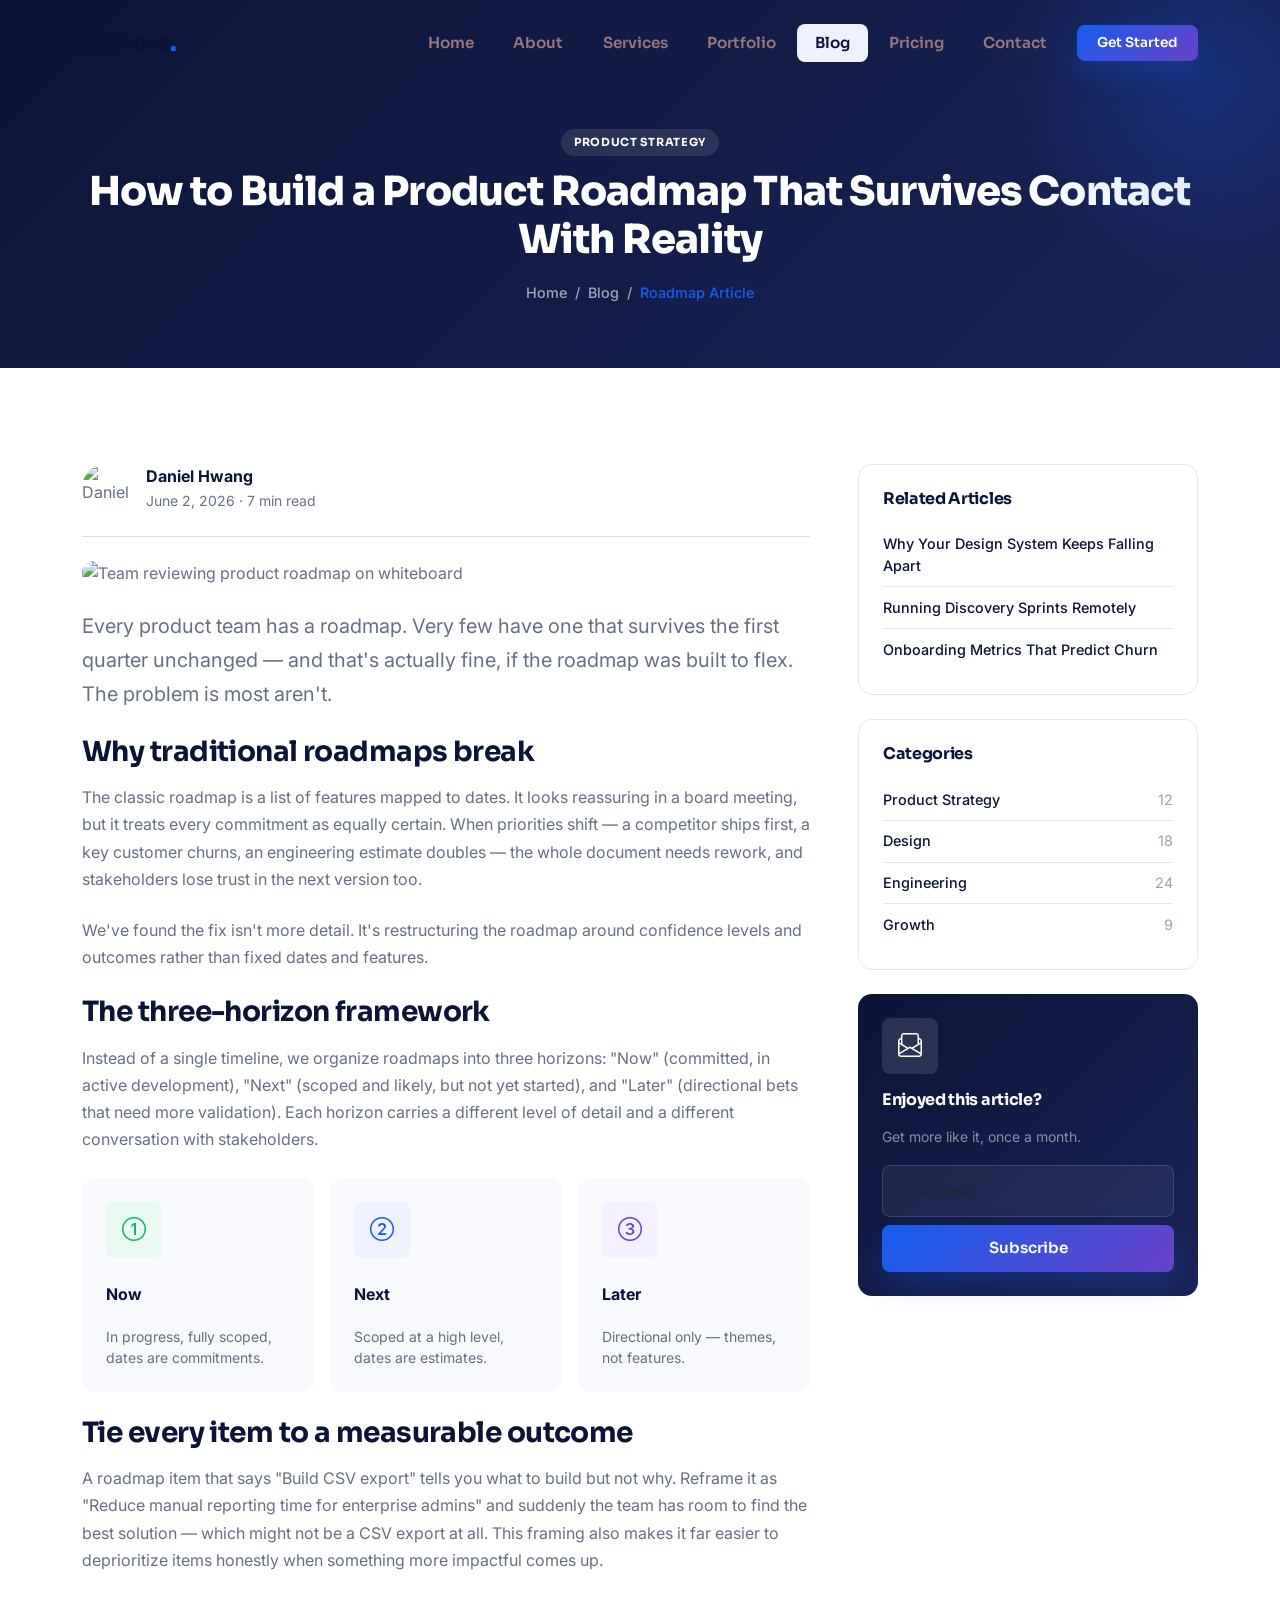
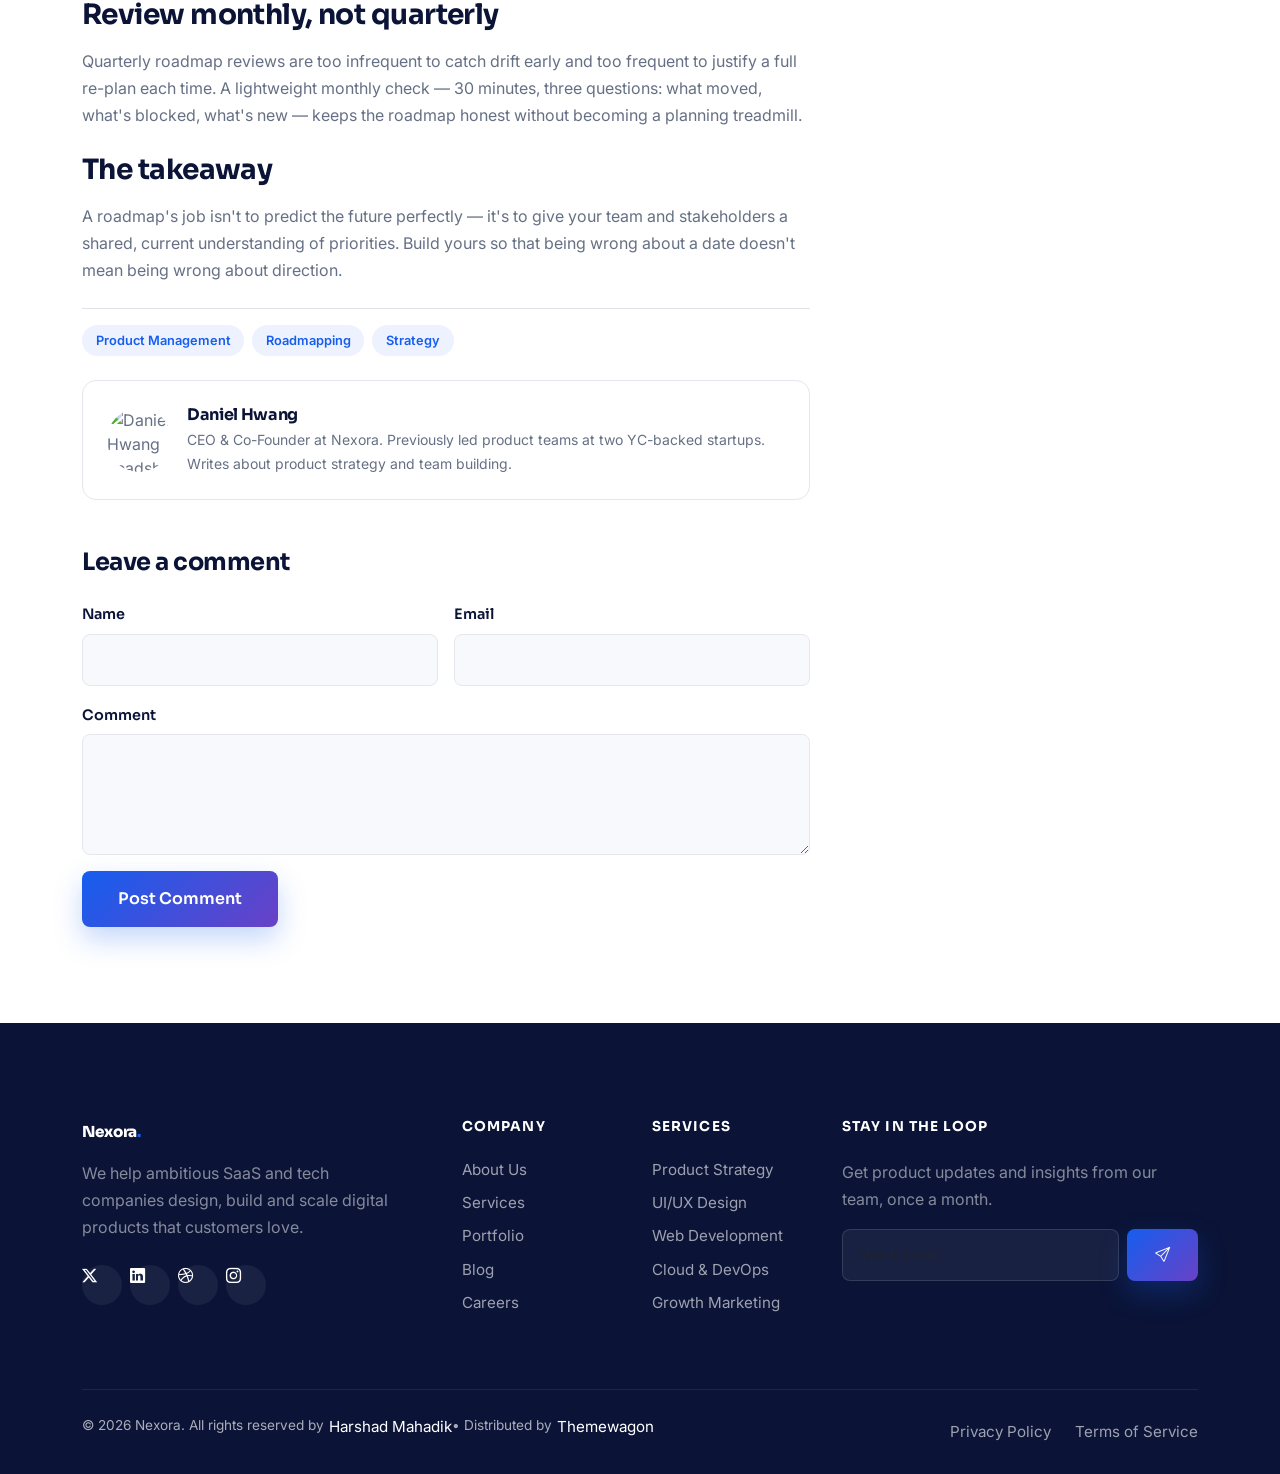
==== blog-details.html @ 7b822cfd "initial commit" ====
<!DOCTYPE html>
<html lang="en">
<head>
  <meta charset="UTF-8">
  <meta name="viewport" content="width=device-width, initial-scale=1.0">
  <title>How to Build a Product Roadmap That Survives Contact With Reality — Nexora Blog</title>
  <meta name="description" content="A practical framework for building product roadmaps that stay useful even as priorities shift.">
  <link rel="icon" type="image/svg+xml" href="data:image/svg+xml,%3Csvg xmlns='http://www.w3.org/2000/svg' viewBox='0 0 100 100'%3E%3Crect width='100' height='100' rx='22' fill='%23155EEF'/%3E%3Ctext x='50' y='68' font-size='58' font-family='Arial' font-weight='800' fill='white' text-anchor='middle'%3EN%3C/text%3E%3C/svg%3E">
  <link rel="preconnect" href="https://fonts.googleapis.com">
  <link rel="preconnect" href="https://fonts.gstatic.com" crossorigin>
  <link href="https://fonts.googleapis.com/css2?family=Inter:wght@400;500;600;700&family=Sora:wght@400;600;700;800&display=swap" rel="stylesheet">
  <link href="https://cdn.jsdelivr.net/npm/bootstrap@5.3.3/dist/css/bootstrap.min.css" rel="stylesheet">
  <link href="https://cdn.jsdelivr.net/npm/bootstrap-icons@1.11.3/font/bootstrap-icons.css" rel="stylesheet">
  <link href="css/custom.css" rel="stylesheet">
</head>
<body>

  <nav class="navbar navbar-expand-lg navbar-nexora fixed-top">
    <div class="container">
      <a class="navbar-brand navbar-brand-custom" href="index.html">Nexora<span>.</span></a>
      <button class="navbar-toggler navbar-toggler-custom" type="button" data-bs-toggle="collapse" data-bs-target="#mainNav" aria-controls="mainNav" aria-expanded="false" aria-label="Toggle navigation">
        <span class="bar"></span><span class="bar"></span><span class="bar"></span>
      </button>
      <div class="collapse navbar-collapse" id="mainNav">
        <ul class="navbar-nav ms-auto align-items-lg-center gap-1 mt-3 mt-lg-0">
          <li class="nav-item"><a class="nav-link" href="index.html">Home</a></li>
          <li class="nav-item"><a class="nav-link" href="about.html">About</a></li>
          <li class="nav-item"><a class="nav-link" href="services.html">Services</a></li>
          <li class="nav-item"><a class="nav-link" href="portfolio.html">Portfolio</a></li>
          <li class="nav-item"><a class="nav-link active" href="blog.html">Blog</a></li>
          <li class="nav-item"><a class="nav-link" href="pricing.html">Pricing</a></li>
          <li class="nav-item"><a class="nav-link" href="contact.html">Contact</a></li>
          <li class="nav-item ms-lg-2 mt-2 mt-lg-0">
            <a href="contact.html" class="btn btn-primary btn-sm-custom w-100">Get Started</a>
          </li>
        </ul>
      </div>
    </div>
  </nav>

  <header class="page-header">
    <div class="container">
      <span class="tag-pill" style="background:rgba(255,255,255,0.1); color:#fff;">Product Strategy</span>
      <h1 class="mb-3">How to Build a Product Roadmap That Survives Contact With Reality</h1>
      <div class="breadcrumb-custom">
        <a href="index.html">Home</a> <span>/</span> <a href="blog.html">Blog</a> <span>/</span> <span class="active">Roadmap Article</span>
      </div>
    </div>
  </header>

  <section class="section">
    <div class="container">
      <div class="row g-5">
        <div class="col-lg-8 reveal">
          <div class="d-flex align-items-center gap-3 mb-4 pb-4 border-bottom">
            <img src="https://i.pravatar.cc/56?img=8" class="rounded-circle" style="width:48px;height:48px;" alt="Daniel Hwang">
            <div>
              <div class="fw-bold text-navy">Daniel Hwang</div>
              <small class="text-slate-light">June 2, 2026 · 7 min read</small>
            </div>
          </div>

          <img src="https://images.unsplash.com/photo-1551434678-e076c223a692?w=900&h=500&fit=crop" class="rounded-img w-100 mb-4" alt="Team reviewing product roadmap on whiteboard" style="aspect-ratio:16/9; object-fit:cover;">

          <p class="fs-5 mb-4">Every product team has a roadmap. Very few have one that survives the first quarter unchanged — and that's actually fine, if the roadmap was built to flex. The problem is most aren't.</p>

          <h3 class="mb-3">Why traditional roadmaps break</h3>
          <p class="mb-4">The classic roadmap is a list of features mapped to dates. It looks reassuring in a board meeting, but it treats every commitment as equally certain. When priorities shift — a competitor ships first, a key customer churns, an engineering estimate doubles — the whole document needs rework, and stakeholders lose trust in the next version too.</p>

          <p class="mb-4">We've found the fix isn't more detail. It's restructuring the roadmap around confidence levels and outcomes rather than fixed dates and features.</p>

          <h3 class="mb-3">The three-horizon framework</h3>
          <p class="mb-4">Instead of a single timeline, we organize roadmaps into three horizons: "Now" (committed, in active development), "Next" (scoped and likely, but not yet started), and "Later" (directional bets that need more validation). Each horizon carries a different level of detail and a different conversation with stakeholders.</p>

          <div class="row g-3 mb-4">
            <div class="col-md-4">
              <div class="feature-grid-item flex-column">
                <div class="icon-box icon-box-success mb-2"><i class="bi bi-1-circle"></i></div>
                <strong class="text-navy d-block mb-1">Now</strong>
                <span class="small">In progress, fully scoped, dates are commitments.</span>
              </div>
            </div>
            <div class="col-md-4">
              <div class="feature-grid-item flex-column">
                <div class="icon-box icon-box-primary mb-2"><i class="bi bi-2-circle"></i></div>
                <strong class="text-navy d-block mb-1">Next</strong>
                <span class="small">Scoped at a high level, dates are estimates.</span>
              </div>
            </div>
            <div class="col-md-4">
              <div class="feature-grid-item flex-column">
                <div class="icon-box icon-box-secondary mb-2"><i class="bi bi-3-circle"></i></div>
                <strong class="text-navy d-block mb-1">Later</strong>
                <span class="small">Directional only — themes, not features.</span>
              </div>
            </div>
          </div>

          <h3 class="mb-3">Tie every item to a measurable outcome</h3>
          <p class="mb-4">A roadmap item that says "Build CSV export" tells you what to build but not why. Reframe it as "Reduce manual reporting time for enterprise admins" and suddenly the team has room to find the best solution — which might not be a CSV export at all. This framing also makes it far easier to deprioritize items honestly when something more impactful comes up.</p>

          <h3 class="mb-3">Review monthly, not quarterly</h3>
          <p class="mb-4">Quarterly roadmap reviews are too infrequent to catch drift early and too frequent to justify a full re-plan each time. A lightweight monthly check — 30 minutes, three questions: what moved, what's blocked, what's new — keeps the roadmap honest without becoming a planning treadmill.</p>

          <h3 class="mb-3">The takeaway</h3>
          <p class="mb-4">A roadmap's job isn't to predict the future perfectly — it's to give your team and stakeholders a shared, current understanding of priorities. Build yours so that being wrong about a date doesn't mean being wrong about direction.</p>

          <!-- Tags -->
          <div class="d-flex flex-wrap gap-2 mb-4 pt-3 border-top">
            <span class="badge-soft">Product Management</span>
            <span class="badge-soft">Roadmapping</span>
            <span class="badge-soft">Strategy</span>
          </div>

          <!-- Author box -->
          <div class="widget d-flex gap-3 align-items-center">
            <img src="https://i.pravatar.cc/80?img=8" class="rounded-circle" style="width:64px;height:64px;" alt="Daniel Hwang headshot">
            <div>
              <h5 class="mb-1">Daniel Hwang</h5>
              <p class="small mb-0">CEO &amp; Co-Founder at Nexora. Previously led product teams at two YC-backed startups. Writes about product strategy and team building.</p>
            </div>
          </div>

          <!-- Comments -->
          <h4 class="mt-5 mb-4">Leave a comment</h4>
          <form class="needs-validation" novalidate>
            <div class="row g-3">
              <div class="col-md-6">
                <label class="form-label">Name</label>
                <input type="text" class="form-control" required>
                <div class="invalid-feedback">Please enter your name.</div>
              </div>
              <div class="col-md-6">
                <label class="form-label">Email</label>
                <input type="email" class="form-control" required>
                <div class="invalid-feedback">Please enter a valid email.</div>
              </div>
              <div class="col-12">
                <label class="form-label">Comment</label>
                <textarea class="form-control" rows="4" required></textarea>
                <div class="invalid-feedback">Please enter a comment.</div>
              </div>
              <div class="col-12">
                <button type="submit" class="btn btn-primary btn-lg-custom">Post Comment</button>
              </div>
            </div>
          </form>
        </div>

        <!-- SIDEBAR -->
        <div class="col-lg-4 reveal">
          <div class="widget">
            <h5>Related Articles</h5>
            <ul class="widget-link-list">
              <li><a href="blog-details.html" class="text-decoration-none text-navy">Why Your Design System Keeps Falling Apart</a></li>
              <li><a href="blog-details.html" class="text-decoration-none text-navy">Running Discovery Sprints Remotely</a></li>
              <li><a href="blog-details.html" class="text-decoration-none text-navy">Onboarding Metrics That Predict Churn</a></li>
            </ul>
          </div>
          <div class="widget">
            <h5>Categories</h5>
            <ul class="widget-link-list">
              <li>Product Strategy <span>12</span></li>
              <li>Design <span>18</span></li>
              <li>Engineering <span>24</span></li>
              <li>Growth <span>9</span></li>
            </ul>
          </div>
          <div class="widget bg-gradient-dark text-white border-0">
            <div class="icon-box icon-box-white mb-3"><i class="bi bi-envelope-paper"></i></div>
            <h5 class="text-white">Enjoyed this article?</h5>
            <p class="text-white-50 small mb-3">Get more like it, once a month.</p>
            <form class="needs-validation" novalidate>
              <input type="email" class="form-control mb-2" placeholder="Your email" required style="background:rgba(255,255,255,0.06); border-color:rgba(255,255,255,0.12); color:#fff;">
              <button class="btn btn-primary w-100" type="submit">Subscribe</button>
            </form>
          </div>
        </div>
      </div>
    </div>
  </section>

  <footer class="footer-nexora">
    <div class="container">
      <div class="row gy-4">
        <div class="col-lg-4 col-md-6">
          <a class="navbar-brand-custom d-inline-block mb-3" href="index.html" style="color:#fff !important;">Nexora<span style="color:var(--n-primary)">.</span></a>
          <p class="text-white-50 mb-4" style="max-width:320px;">We help ambitious SaaS and tech companies design, build and scale digital products that customers love.</p>
          <div class="d-flex gap-2">
            <a href="#" class="social-icon"><i class="bi bi-twitter-x"></i></a>
            <a href="#" class="social-icon"><i class="bi bi-linkedin"></i></a>
            <a href="#" class="social-icon"><i class="bi bi-dribbble"></i></a>
            <a href="#" class="social-icon"><i class="bi bi-instagram"></i></a>
          </div>
        </div>
        <div class="col-lg-2 col-md-6 col-6">
          <h6>Company</h6>
          <a href="about.html">About Us</a>
          <a href="services.html">Services</a>
          <a href="portfolio.html">Portfolio</a>
          <a href="blog.html">Blog</a>
          <a href="contact.html">Careers</a>
        </div>
        <div class="col-lg-2 col-md-6 col-6">
          <h6>Services</h6>
          <a href="service-details.html">Product Strategy</a>
          <a href="service-details.html">UI/UX Design</a>
          <a href="service-details.html">Web Development</a>
          <a href="service-details.html">Cloud &amp; DevOps</a>
          <a href="service-details.html">Growth Marketing</a>
        </div>
        <div class="col-lg-4 col-md-6">
          <h6>Stay in the loop</h6>
          <p class="text-white-50 mb-3">Get product updates and insights from our team, once a month.</p>
          <form class="d-flex gap-2 needs-validation" novalidate>
            <input type="email" class="form-control" placeholder="Work email" required style="background:rgba(255,255,255,0.06); border-color:rgba(255,255,255,0.12); color:#fff;">
            <button class="btn btn-primary flex-shrink-0" type="submit"><i class="bi bi-send"></i></button>
          </form>
        </div>
      </div>
      <div class="footer-bottom d-flex flex-column flex-md-row justify-content-between align-items-center gap-2 text-center text-md-start">
        <p class="mb-0" style="display: flex;">&copy; 2026 Nexora. All rights reserved by <a target="_blank" href="https://github.com/HarshadMahadik" style="color: white;padding-left: 5px;"> Harshad Mahadik</a> &bull; Distributed by <a target="_blank" href="https://themewagon.com/" style="color: white;padding-left: 5px;">Themewagon</a></p>
        <div class="d-flex gap-4">
          <a href="#" class="mb-0">Privacy Policy</a>
          <a href="#" class="mb-0">Terms of Service</a>
        </div>
      </div>
    </div>
  </footer>

  <button class="back-to-top" aria-label="Back to top"><i class="bi bi-arrow-up"></i></button>

  <script src="https://cdn.jsdelivr.net/npm/bootstrap@5.3.3/dist/js/bootstrap.bundle.min.js"></script>
  <script src="js/main.js"></script>
</body>
</html>
---- css/custom.css ----
/* =====================================================
   NEXORA — Premium Bootstrap 5 Business Theme
   Custom Design System (overrides + extensions)
   ===================================================== */

:root {
  /* Color system */
  --n-primary: #155EEF;
  --n-primary-dark: #0E3FB0;
  --n-secondary: #6941C6;
  --n-navy: #0B1437;
  --n-success: #12B76A;
  --n-slate: #667085;
  --n-slate-light: #98A2B3;
  --n-bg: #F7F9FC;
  --n-bg-alt: #EEF2FF;
  --n-border: #E4E7EC;
  --n-white: #FFFFFF;

  /* Gradients */
  --n-gradient-primary: linear-gradient(135deg, #155EEF 0%, #6941C6 100%);
  --n-gradient-soft: linear-gradient(135deg, #EEF2FF 0%, #F4F0FF 100%);
  --n-gradient-dark: linear-gradient(135deg, #0B1437 0%, #1A2456 100%);

  /* Typography */
  --n-font-display: 'Sora', sans-serif;
  --n-font-body: 'Inter', sans-serif;

  /* Spacing rhythm (8px base) */
  --n-space-xs: 0.5rem;
  --n-space-sm: 1rem;
  --n-space-md: 1.5rem;
  --n-space-lg: 2.5rem;
  --n-space-xl: 4rem;
  --n-space-2xl: 6rem;

  /* Radius */
  --n-radius-sm: 8px;
  --n-radius-md: 14px;
  --n-radius-lg: 20px;
  --n-radius-pill: 100px;

  /* Shadows */
  --n-shadow-sm: 0 2px 8px rgba(11, 20, 55, 0.06);
  --n-shadow-md: 0 8px 24px rgba(11, 20, 55, 0.08);
  --n-shadow-lg: 0 20px 48px rgba(11, 20, 55, 0.12);
  --n-shadow-primary: 0 12px 28px rgba(21, 94, 239, 0.25);

  /* Bootstrap overrides */
  --bs-primary: #155EEF;
  --bs-primary-rgb: 21, 94, 239;
  --bs-body-font-family: var(--n-font-body);
  --bs-body-color: var(--n-slate);
  --bs-body-bg: var(--n-white);
}

/* =====================================================
   BASE
   ===================================================== */
html { scroll-behavior: smooth; }

body {
  font-family: var(--n-font-body);
  color: var(--n-slate);
  background-color: var(--n-white);
  -webkit-font-smoothing: antialiased;
  overflow-x: hidden;
}

h1, h2, h3, h4, h5, h6,
.font-display {
  font-family: var(--n-font-display);
  color: var(--n-navy);
  font-weight: 700;
  letter-spacing: -0.02em;
}

h1 { font-weight: 800; }

p { line-height: 1.7; }

a { text-decoration: none; }

.text-primary-custom { color: var(--n-primary) !important; }
.text-slate { color: var(--n-slate) !important; }
.text-navy { color: var(--n-navy) !important; }
.bg-soft { background-color: var(--n-bg) !important; }
.bg-soft-alt { background: var(--n-gradient-soft) !important; }
.bg-navy { background-color: var(--n-navy) !important; }
.bg-gradient-primary { background: var(--n-gradient-primary) !important; }
.bg-gradient-dark { background: var(--n-gradient-dark) !important; }

/* Section spacing rhythm */
.section { padding-top: var(--n-space-2xl); padding-bottom: var(--n-space-2xl); }
.section-sm { padding-top: var(--n-space-xl); padding-bottom: var(--n-space-xl); }

@media (max-width: 767.98px) {
  .section { padding-top: var(--n-space-xl); padding-bottom: var(--n-space-xl); }
  .section-sm { padding-top: var(--n-space-lg); padding-bottom: var(--n-space-lg); }
}

/* Eyebrow label */
.eyebrow {
  display: inline-flex;
  align-items: center;
  gap: 0.5rem;
  font-family: var(--n-font-display);
  font-size: 0.75rem;
  font-weight: 700;
  letter-spacing: 0.12em;
  text-transform: uppercase;
  color: var(--n-primary);
  background: var(--n-bg-alt);
  padding: 0.4rem 1rem;
  border-radius: var(--n-radius-pill);
  margin-bottom: var(--n-space-sm);
}

.eyebrow::before {
  content: '';
  width: 6px;
  height: 6px;
  border-radius: 50%;
  background: var(--n-primary);
  display: inline-block;
}

.section-title { margin-bottom: var(--n-space-sm); }
.section-subtitle {
  font-size: 1.05rem;
  color: var(--n-slate);
  max-width: 620px;
}
.section-header { margin-bottom: var(--n-space-xl); }

/* =====================================================
   BUTTONS
   ===================================================== */
.btn {
  font-family: var(--n-font-display);
  font-weight: 600;
  border-radius: var(--n-radius-sm);
  padding: 0.75rem 1.75rem;
  font-size: 0.95rem;
  transition: all 0.25s ease;
  border-width: 1.5px;
}

.btn-primary {
  background: var(--n-gradient-primary);
  border: none;
  box-shadow: var(--n-shadow-primary);
  color: #fff;
}

.btn-primary:hover {
  transform: translateY(-2px);
  box-shadow: 0 16px 32px rgba(21, 94, 239, 0.32);
  color: #fff;
}

.btn-outline-primary {
  border-color: var(--n-primary);
  color: var(--n-primary);
  background: transparent;
}

.btn-outline-primary:hover {
  background: var(--n-primary);
  border-color: var(--n-primary);
  transform: translateY(-2px);
}

.btn-light-custom {
  background: #fff;
  color: var(--n-navy);
  border: 1.5px solid var(--n-border);
}

.btn-light-custom:hover {
  background: var(--n-bg);
  transform: translateY(-2px);
}

.btn-outline-white {
  border-color: rgba(255,255,255,0.4);
  color: #fff;
}

.btn-outline-white:hover {
  background: rgba(255,255,255,0.12);
  border-color: #fff;
  color: #fff;
}

.btn-lg-custom { padding: 1rem 2.25rem; font-size: 1rem; }
.btn-sm-custom { padding: 0.5rem 1.25rem; font-size: 0.85rem; }

/* =====================================================
   NAVBAR
   ===================================================== */
.navbar-nexora {
  padding: 1.25rem 0;
  transition: all 0.3s ease;
  background: rgba(255, 255, 255, 0.0);
}

.navbar-nexora.scrolled {
  padding: 0.75rem 0;
  background: rgba(255, 255, 255, 0.92);
  backdrop-filter: blur(12px);
  box-shadow: var(--n-shadow-sm);
}

.navbar-brand-custom {
  font-family: var(--n-font-display);
  font-weight: 800;
  font-size: 1.5rem;
  color: var(--n-navy) !important;
  letter-spacing: -0.02em;
}

.navbar-brand-custom span { color: var(--n-primary); }

.navbar-nexora .nav-link {
  font-family: var(--n-font-display);
  font-weight: 600;
  font-size: 0.95rem;
  color: rgb(152, 119, 119) !important;
  padding: 0.5rem 1.1rem !important;
  border-radius: var(--n-radius-sm);
  transition: all 0.2s ease;
}

.nav2{
  color: yellow !important;;
}
.navbar-nexora .nav-link:hover,
.navbar-nexora .nav-link.active {
  color: rgb(15, 15, 64) !important;
  background: var(--n-bg-alt);
}

.navbar-toggler-custom {
  border: none;
  width: 44px;
  height: 44px;
  border-radius: var(--n-radius-sm);
  background: var(--n-bg-alt);
  display: flex;
  align-items: center;
  justify-content: center;
  gap: 4px;
  flex-direction: column;
  padding: 0;
}

.navbar-toggler-custom .bar {
  width: 20px;
  height: 2px;
  background: var(--n-navy);
  border-radius: 2px;
  transition: all 0.3s ease;
}

.navbar-toggler-custom.active .bar:nth-child(1) {
  transform: translateY(6px) rotate(45deg);
}
.navbar-toggler-custom.active .bar:nth-child(2) { opacity: 0; }
.navbar-toggler-custom.active .bar:nth-child(3) {
  transform: translateY(-6px) rotate(-45deg);
}

/* =====================================================
   HERO
   ===================================================== */
.hero {
  position: relative;
  padding-top: 9rem;
  padding-bottom: 5rem;
  background: var(--n-gradient-soft);
  overflow: hidden;
}

.hero::before {
  content: '';
  position: absolute;
  top: -150px;
  right: -150px;
  width: 500px;
  height: 500px;
  border-radius: 50%;
  background: radial-gradient(circle, rgba(105,65,198,0.14) 0%, rgba(21,94,239,0.06) 60%, transparent 100%);
  z-index: 0;
}

.hero::after {
  content: '';
  position: absolute;
  bottom: -200px;
  left: -150px;
  width: 450px;
  height: 450px;
  border-radius: 50%;
  background: radial-gradient(circle, rgba(21,94,239,0.10) 0%, transparent 70%);
  z-index: 0;
}

.hero-content { position: relative; z-index: 2; }

.hero h1 { font-size: 3.25rem; line-height: 1.15; }

@media (max-width: 991.98px) {
  .hero { padding-top: 7rem; text-align: center; }
  .hero h1 { font-size: 2.4rem; }
}

@media (max-width: 575.98px) {
  .hero h1 { font-size: 2rem; }
}

/* Hero visual / dashboard mock card */
.hero-visual {
  position: relative;
  z-index: 1;
}

.hero-mock-card {
  background: #fff;
  border-radius: var(--n-radius-lg);
  box-shadow: var(--n-shadow-lg);
  padding: var(--n-space-md);
  border: 1px solid var(--n-border);
  position: relative;
}

.hero-mock-card .mock-bar {
  height: 10px;
  border-radius: var(--n-radius-pill);
  background: var(--n-bg-alt);
  margin-bottom: 0.75rem;
}

.hero-float-badge {
  position: absolute;
  background: #fff;
  border-radius: var(--n-radius-md);
  box-shadow: var(--n-shadow-md);
  padding: 0.9rem 1.25rem;
  display: flex;
  align-items: center;
  gap: 0.75rem;
  font-family: var(--n-font-display);
  font-weight: 700;
  font-size: 0.9rem;
  color: var(--n-navy);
  z-index: 3;
}

.hero-float-badge.badge-1 { top: -1.5rem; left: -1.5rem; }
.hero-float-badge.badge-2 { bottom: -1.5rem; right: -1.5rem; }

.hero-float-badge .icon-box {
  width: 36px;
  height: 36px;
  border-radius: 10px;
  display: flex;
  align-items: center;
  justify-content: center;
  flex-shrink: 0;
}

@media (max-width: 767.98px) {
  .hero-float-badge { padding: 0.6rem 0.9rem; font-size: 0.75rem; }
  .hero-float-badge.badge-1 { top: -1rem; left: -0.5rem; }
  .hero-float-badge.badge-2 { bottom: -1rem; right: -0.5rem; }
}

/* Stats strip */
.stats-strip {
  border-top: 1px solid var(--n-border);
  border-bottom: 1px solid var(--n-border);
}

.stat-item .stat-number {
  font-family: var(--n-font-display);
  font-size: 2.25rem;
  font-weight: 800;
  color: var(--n-navy);
}

.stat-item .stat-label {
  font-size: 0.9rem;
  color: var(--n-slate);
  font-weight: 500;
}

/* =====================================================
   ICON BOXES
   ===================================================== */
.icon-box {
  width: 56px;
  height: 56px;
  border-radius: var(--n-radius-sm);
  display: flex;
  align-items: center;
  justify-content: center;
  font-size: 1.5rem;
  flex-shrink: 0;
}

.icon-box-primary { background: var(--n-bg-alt); color: var(--n-primary); }
.icon-box-secondary { background: #F4F0FF; color: var(--n-secondary); }
.icon-box-success { background: #E7F9F0; color: var(--n-success); }

.icon-box-lg { width: 72px; height: 72px; font-size: 2rem; border-radius: var(--n-radius-md); }

.icon-box-white {
  background: rgba(255,255,255,0.12);
  color: #fff;
}

/* =====================================================
   CARDS — premium card system
   ===================================================== */
.card-premium {
  background: #fff;
  border: 1px solid var(--n-border);
  border-radius: var(--n-radius-md);
  box-shadow: var(--n-shadow-sm);
  transition: all 0.3s ease;
  padding: var(--n-space-lg);
  height: 100%;
}

.card-premium:hover {
  box-shadow: var(--n-shadow-md);
  transform: translateY(-6px);
  border-color: transparent;
}

.card-premium .card-title {
  font-size: 1.15rem;
  margin-bottom: 0.5rem;
}

.card-link-arrow {
  font-family: var(--n-font-display);
  font-weight: 700;
  font-size: 0.9rem;
  color: var(--n-primary);
  display: inline-flex;
  align-items: center;
  gap: 0.4rem;
  transition: gap 0.2s ease;
}

.card-link-arrow:hover { gap: 0.7rem; color: var(--n-primary-dark); }

/* Pricing card */
.pricing-card {
  background: #fff;
  border: 1px solid var(--n-border);
  border-radius: var(--n-radius-lg);
  padding: var(--n-space-lg);
  box-shadow: var(--n-shadow-sm);
  transition: all 0.3s ease;
  height: 100%;
  position: relative;
}

.pricing-card:hover { box-shadow: var(--n-shadow-md); transform: translateY(-6px); }

.pricing-card.featured {
  background: var(--n-gradient-dark);
  border: none;
  color: #fff;
  box-shadow: var(--n-shadow-lg);
  transform: scale(1.03);
}

.pricing-card.featured .price, .pricing-card.featured h3 { color: #fff; }
.pricing-card.featured .text-slate { color: rgba(255,255,255,0.65) !important; }
.pricing-card.featured ul li { color: rgba(255,255,255,0.85); }
.pricing-card.featured .pricing-divider { border-color: rgba(255,255,255,0.12); }

@media (max-width: 991.98px) {
  .pricing-card.featured { transform: none; }
}

.pricing-badge {
  position: absolute;
  top: -14px;
  right: 2rem;
  background: var(--n-gradient-primary);
  color: #fff;
  font-family: var(--n-font-display);
  font-weight: 700;
  font-size: 0.75rem;
  padding: 0.4rem 1rem;
  border-radius: var(--n-radius-pill);
  letter-spacing: 0.05em;
}

.price {
  font-family: var(--n-font-display);
  font-size: 3rem;
  font-weight: 800;
  color: var(--n-navy);
}

.price-period { font-size: 1rem; font-weight: 500; color: var(--n-slate); }

.pricing-divider { border-color: var(--n-border); margin: var(--n-space-md) 0; }

.feature-list { list-style: none; padding: 0; margin: 0; }
.feature-list li {
  display: flex;
  align-items: flex-start;
  gap: 0.65rem;
  margin-bottom: 0.75rem;
  font-size: 0.95rem;
  color: var(--n-slate);
}

.feature-list li i { color: var(--n-success); margin-top: 0.2rem; flex-shrink: 0; }
.feature-list li.disabled { opacity: 0.45; }
.feature-list li.disabled i { color: var(--n-slate-light); }

/* Blog cards */
.blog-card-img {
  border-radius: var(--n-radius-md) var(--n-radius-md) 0 0;
  overflow: hidden;
  aspect-ratio: 16/10;
}

.blog-card-img img { transition: transform 0.4s ease; width: 100%; height: 100%; object-fit: cover; }
.card-premium:hover .blog-card-img img { transform: scale(1.06); }

.blog-card-body { padding: var(--n-space-md) var(--n-space-md) 0; }

.tag-pill {
  display: inline-block;
  font-family: var(--n-font-display);
  font-size: 0.7rem;
  font-weight: 700;
  letter-spacing: 0.06em;
  text-transform: uppercase;
  color: var(--n-primary);
  background: var(--n-bg-alt);
  padding: 0.3rem 0.8rem;
  border-radius: var(--n-radius-pill);
  margin-bottom: 0.75rem;
}

.meta-row {
  display: flex;
  align-items: center;
  gap: 1rem;
  font-size: 0.85rem;
  color: var(--n-slate-light);
  margin-top: 1rem;
  padding-top: 1rem;
  border-top: 1px solid var(--n-border);
}

/* Portfolio card */
.portfolio-card {
  position: relative;
  border-radius: var(--n-radius-md);
  overflow: hidden;
  box-shadow: var(--n-shadow-sm);
  aspect-ratio: 4/3;
}

.portfolio-card img { width: 100%; height: 100%; object-fit: cover; transition: transform 0.5s ease; }

.portfolio-overlay {
  position: absolute;
  inset: 0;
  background: linear-gradient(180deg, rgba(11,20,55,0) 30%, rgba(11,20,55,0.88) 100%);
  display: flex;
  flex-direction: column;
  justify-content: flex-end;
  padding: var(--n-space-md);
  opacity: 0;
  transition: opacity 0.35s ease;
}

.portfolio-card:hover .portfolio-overlay { opacity: 1; }
.portfolio-card:hover img { transform: scale(1.08); }

.portfolio-overlay h5 { color: #fff; margin-bottom: 0.25rem; }
.portfolio-overlay span { color: rgba(255,255,255,0.7); font-size: 0.85rem; }

/* Testimonial card */
.testimonial-card {
  background: #fff;
  border-radius: var(--n-radius-md);
  box-shadow: var(--n-shadow-sm);
  border: 1px solid var(--n-border);
  padding: var(--n-space-lg);
  height: 100%;
}

.testimonial-card .stars { color: #FFB400; letter-spacing: 0.15em; font-size: 0.9rem; margin-bottom: 1rem; }

.testimonial-author {
  display: flex;
  align-items: center;
  gap: 0.85rem;
  margin-top: var(--n-space-md);
}

.testimonial-author img {
  width: 48px; height: 48px; border-radius: 50%; object-fit: cover;
}

.testimonial-author .name { font-family: var(--n-font-display); font-weight: 700; color: var(--n-navy); font-size: 0.95rem; }
.testimonial-author .role { font-size: 0.8rem; color: var(--n-slate-light); }

/* Process steps (numbered — real sequence) */
.process-step {
  position: relative;
  padding-left: 0;
}

.process-number {
  font-family: var(--n-font-display);
  font-size: 3rem;
  font-weight: 800;
  background: var(--n-gradient-primary);
  -webkit-background-clip: text;
  background-clip: text;
  -webkit-text-fill-color: transparent;
  color: transparent;
  line-height: 1;
  margin-bottom: 1rem;
  display: block;
}

/* Logo cloud */
.logo-cloud-item {
  display: flex;
  align-items: center;
  justify-content: center;
  font-family: var(--n-font-display);
  font-weight: 800;
  font-size: 1.25rem;
  color: var(--n-slate-light);
  opacity: 0.7;
  transition: opacity 0.2s ease;
}

.logo-cloud-item:hover { opacity: 1; color: var(--n-navy); }

/* =====================================================
   FORMS
   ===================================================== */
.form-control,
.form-select {
  border: 1.5px solid var(--n-border);
  border-radius: var(--n-radius-sm);
  padding: 0.85rem 1.1rem;
  font-size: 0.95rem;
  background-color: var(--n-bg);
  transition: all 0.2s ease;
}

.form-control:focus,
.form-select:focus {
  border-color: var(--n-primary);
  box-shadow: 0 0 0 4px rgba(21, 94, 239, 0.1);
  background-color: #fff;
}

.form-label {
  font-family: var(--n-font-display);
  font-weight: 600;
  font-size: 0.9rem;
  color: var(--n-navy);
  margin-bottom: 0.5rem;
}

.form-control.is-invalid, .form-select.is-invalid { border-color: #DC3545; }
.form-control.is-valid, .form-select.is-valid { border-color: var(--n-success); }

/* Newsletter / CTA section */
.cta-section {
  background: var(--n-gradient-dark);
  border-radius: var(--n-radius-lg);
  padding: var(--n-space-2xl) var(--n-space-lg);
  position: relative;
  overflow: hidden;
}

.cta-section::before {
  content: '';
  position: absolute;
  top: -100px;
  right: -100px;
  width: 350px;
  height: 350px;
  border-radius: 50%;
  background: radial-gradient(circle, rgba(21,94,239,0.25) 0%, transparent 70%);
}

.cta-section h2, .cta-section p { color: #fff; position: relative; z-index: 1; }
.cta-section p { color: rgba(255,255,255,0.7); }

/* =====================================================
   FOOTER
   ===================================================== */
.footer-nexora {
  background: var(--n-navy);
  color: rgba(255,255,255,0.65);
  padding-top: var(--n-space-2xl);
}

.footer-nexora h6 {
  color: #fff;
  font-size: 0.85rem;
  letter-spacing: 0.08em;
  text-transform: uppercase;
  margin-bottom: var(--n-space-md);
}

.footer-nexora a {
  color: rgba(255,255,255,0.6);
  transition: color 0.2s ease;
  display: block;
  margin-bottom: 0.65rem;
  font-size: 0.95rem;
}

.footer-nexora a:hover { color: #fff; }

.footer-bottom {
  border-top: 1px solid rgba(255,255,255,0.08);
  margin-top: var(--n-space-xl);
  padding: var(--n-space-md) 0;
  font-size: 0.85rem;
}

.social-icon {
  width: 40px;
  height: 40px;
  border-radius: 50%;
  background: rgba(255,255,255,0.06);
  display: flex;
  align-items: center;
  justify-content: center;
  color: #fff !important;
  transition: all 0.2s ease;
  margin-bottom: 0 !important;
}

.social-icon:hover { background: var(--n-primary); transform: translateY(-3px); }

/* =====================================================
   PAGE HEADER (sub-pages)
   ===================================================== */
.page-header {
  background: var(--n-gradient-dark);
  padding: 8rem 0 4rem;
  position: relative;
  overflow: hidden;
  text-align: center;
}

.page-header::before {
  content: '';
  position: absolute;
  top: -120px;
  right: -120px;
  width: 400px;
  height: 400px;
  border-radius: 50%;
  background: radial-gradient(circle, rgba(21,94,239,0.25) 0%, transparent 70%);
}

.page-header h1 { color: #fff; }

.breadcrumb-custom {
  display: inline-flex;
  gap: 0.5rem;
  font-size: 0.9rem;
  color: rgba(255,255,255,0.6);
  font-weight: 500;
}

.breadcrumb-custom a { color: rgba(255,255,255,0.6); }
.breadcrumb-custom a:hover { color: #fff; }
.breadcrumb-custom .active { color: var(--n-primary); }

/* =====================================================
   SCROLL REVEAL (lightweight)
   ===================================================== */
.reveal {
  opacity: 0;
  transform: translateY(24px);
  transition: opacity 0.6s ease, transform 0.6s ease;
}

.reveal.is-visible {
  opacity: 1;
  transform: translateY(0);
}

@media (prefers-reduced-motion: reduce) {
  .reveal { opacity: 1; transform: none; transition: none; }
  .card-premium:hover, .pricing-card:hover, .btn:hover, .portfolio-card img { transform: none; }
}

/* =====================================================
   MISC UTILITIES
   ===================================================== */
.divider-line { height: 1px; background: var(--n-border); border: none; }

.rounded-img { border-radius: var(--n-radius-lg); }

.badge-soft {
  background: var(--n-bg-alt);
  color: var(--n-primary);
  font-weight: 600;
  padding: 0.35rem 0.85rem;
  border-radius: var(--n-radius-pill);
  font-size: 0.8rem;
}

.list-check {
  list-style: none;
  padding: 0;
}

.list-check li {
  display: flex;
  align-items: flex-start;
  gap: 0.75rem;
  margin-bottom: 0.85rem;
}

.list-check li i {
  color: var(--n-primary);
  background: var(--n-bg-alt);
  width: 24px;
  height: 24px;
  border-radius: 50%;
  display: flex;
  align-items: center;
  justify-content: center;
  font-size: 0.7rem;
  flex-shrink: 0;
  margin-top: 0.1rem;
}

/* Author / sidebar widgets (blog details) */
.widget {
  background: #fff;
  border: 1px solid var(--n-border);
  border-radius: var(--n-radius-md);
  padding: var(--n-space-md);
  margin-bottom: var(--n-space-md);
}

.widget h5 { font-size: 1rem; margin-bottom: var(--n-space-sm); }

.widget-link-list { list-style: none; padding: 0; margin: 0; }
.widget-link-list li {
  display: flex;
  justify-content: space-between;
  padding: 0.6rem 0;
  border-bottom: 1px solid var(--n-border);
  font-size: 0.9rem;
  color: var(--n-navy);
  font-weight: 500;
}
.widget-link-list li:last-child { border-bottom: none; }
.widget-link-list li span { color: var(--n-slate-light); font-weight: 400; }

/* FAQ accordion custom */
.accordion-custom .accordion-item {
  border: 1px solid var(--n-border);
  border-radius: var(--n-radius-sm) !important;
  margin-bottom: 1rem;
  overflow: hidden;
}

.accordion-custom .accordion-button {
  font-family: var(--n-font-display);
  font-weight: 700;
  color: var(--n-navy);
  background: #fff;
  padding: 1.25rem 1.5rem;
}

.accordion-custom .accordion-button:not(.collapsed) {
  color: var(--n-primary);
  background: var(--n-bg-alt);
  box-shadow: none;
}

.accordion-custom .accordion-button:focus { box-shadow: none; border-color: var(--n-border); }
.accordion-custom .accordion-body { padding: 1.25rem 1.5rem; color: var(--n-slate); }

/* Back to top */
.back-to-top {
  position: fixed;
  bottom: 2rem;
  right: 2rem;
  width: 48px;
  height: 48px;
  border-radius: 50%;
  background: var(--n-gradient-primary);
  color: #fff;
  display: flex;
  align-items: center;
  justify-content: center;
  box-shadow: var(--n-shadow-primary);
  opacity: 0;
  visibility: hidden;
  transform: translateY(10px);
  transition: all 0.3s ease;
  z-index: 999;
  border: none;
}

.back-to-top.show { opacity: 1; visibility: visible; transform: translateY(0); }

/* Contact map placeholder */
.map-frame {
  border-radius: var(--n-radius-md);
  overflow: hidden;
  border: 1px solid var(--n-border);
  height: 50%;
  min-height: 320px;
}

.map-frame iframe { width: 100%; height: 100%; min-height: 320px; border: 0; display: block; }

/* Service detail icon list */
.feature-grid-item {
  display: flex;
  gap: 1rem;
  padding: var(--n-space-md);
  background: var(--n-bg);
  border-radius: var(--n-radius-md);
  height: 100%;
}
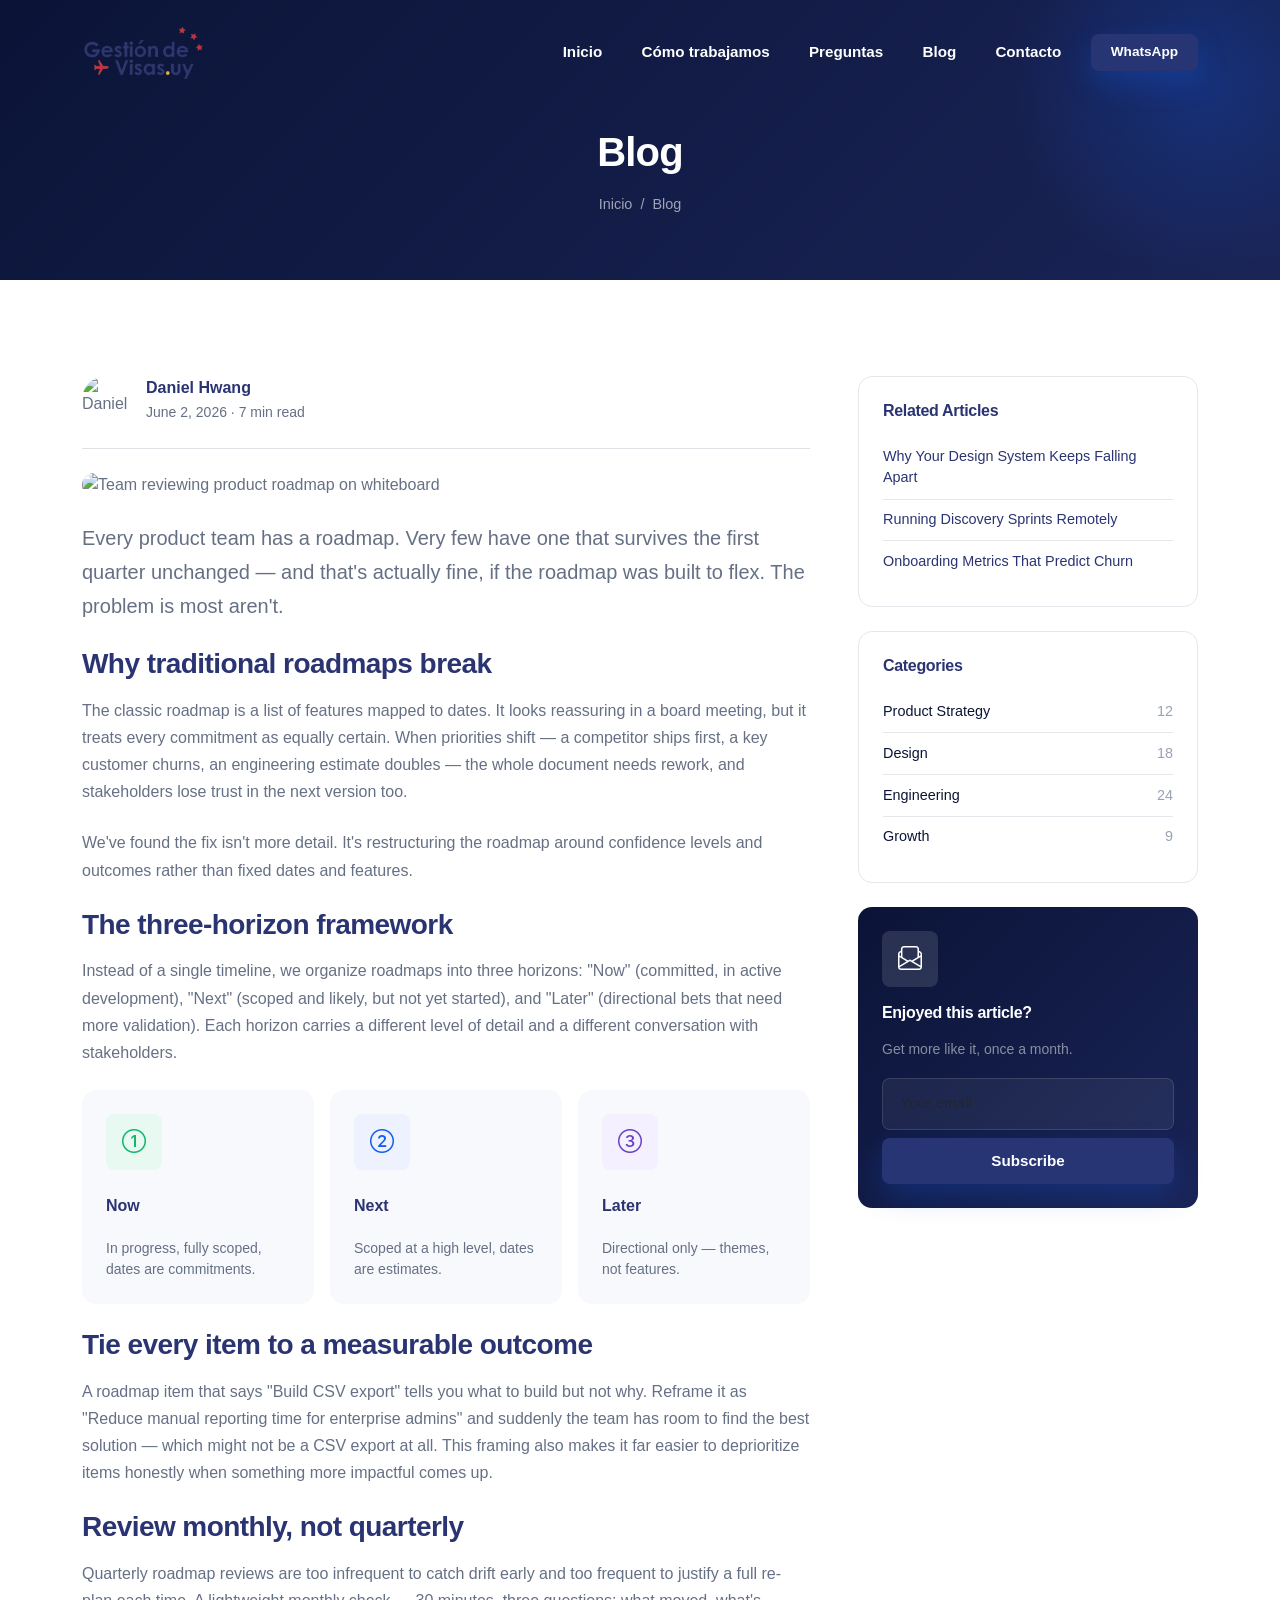
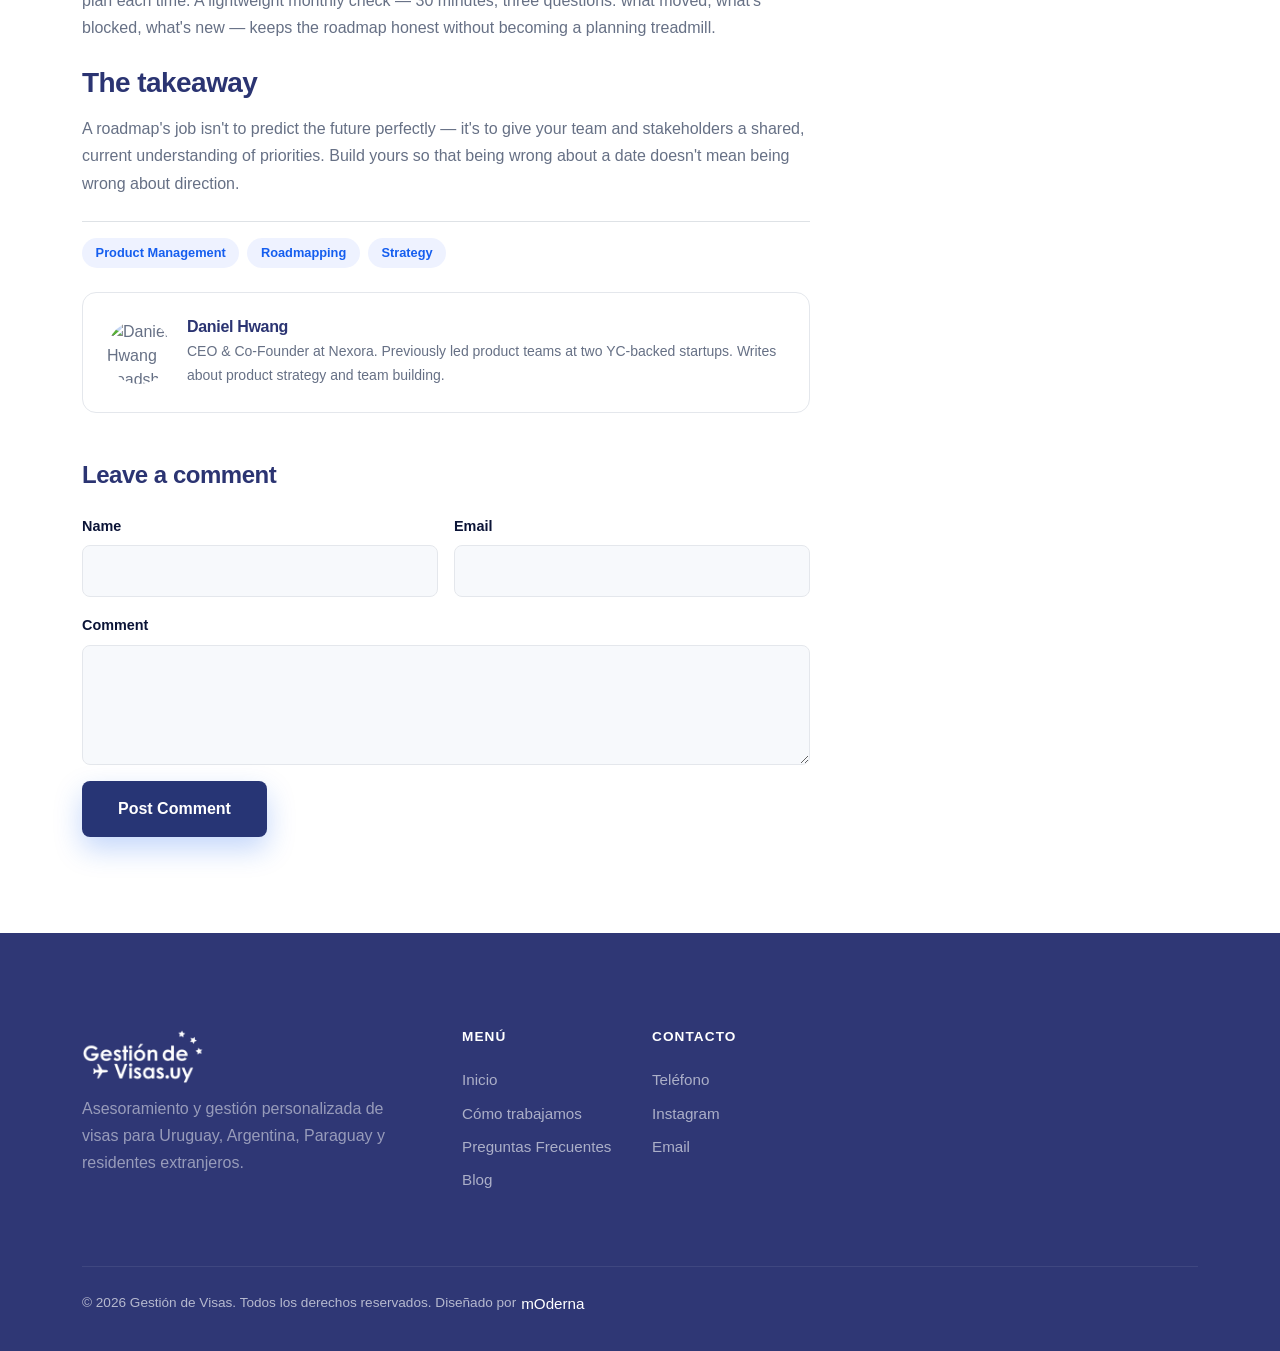
==== commit 431cd557: "commit cambios" ====
--- a/blog-details.html
+++ b/blog-details.html
@@ -15,23 +15,27 @@
 </head>
 <body>
 
-  <nav class="navbar navbar-expand-lg navbar-nexora fixed-top">
-    <div class="container">
-      <a class="navbar-brand navbar-brand-custom" href="index.html">Nexora<span>.</span></a>
-      <button class="navbar-toggler navbar-toggler-custom" type="button" data-bs-toggle="collapse" data-bs-target="#mainNav" aria-controls="mainNav" aria-expanded="false" aria-label="Toggle navigation">
+  <!-- NAVBAR -->
+  <nav class="navbar navbar-expand-lg navbar-nexora navbar-blog-details fixed-top">
+    <div class="container">
+      <a class="navbar-brand navbar-brand-custom" href="index.html">
+        <img
+          src="imagenes/logo_gestion_de_visas_uruguay_argentina_paraguay/logo_gestion_de_visas_uruguay_argentina_paraguay-removebg-preview.png"
+          alt="Gestion de Visas" class="logo-img">
+      </a>
+      <button class="navbar-toggler navbar-toggler-custom" type="button" data-bs-toggle="collapse"
+        data-bs-target="#mainNav" aria-controls="mainNav" aria-expanded="false" aria-label="Toggle navigation">
         <span class="bar"></span><span class="bar"></span><span class="bar"></span>
       </button>
       <div class="collapse navbar-collapse" id="mainNav">
         <ul class="navbar-nav ms-auto align-items-lg-center gap-1 mt-3 mt-lg-0">
-          <li class="nav-item"><a class="nav-link" href="index.html">Home</a></li>
-          <li class="nav-item"><a class="nav-link" href="about.html">About</a></li>
-          <li class="nav-item"><a class="nav-link" href="services.html">Services</a></li>
-          <li class="nav-item"><a class="nav-link" href="portfolio.html">Portfolio</a></li>
-          <li class="nav-item"><a class="nav-link active" href="blog.html">Blog</a></li>
-          <li class="nav-item"><a class="nav-link" href="pricing.html">Pricing</a></li>
-          <li class="nav-item"><a class="nav-link" href="contact.html">Contact</a></li>
+          <li class="nav-item"><a class="nav-link nav2 active" href="index.html">Inicio</a></li>
+          <li class="nav-item"><a class="nav-link nav2" href="about.html">Cómo trabajamos</a></li>
+          <li class="nav-item"><a class="nav-link nav2" href="services.html">Preguntas</a></li>
+          <li class="nav-item"><a class="nav-link nav2" href="blog.html">Blog</a></li>
+          <li class="nav-item"><a class="nav-link nav2" href="contact.html">Contacto</a></li>
           <li class="nav-item ms-lg-2 mt-2 mt-lg-0">
-            <a href="contact.html" class="btn btn-primary btn-sm-custom w-100">Get Started</a>
+            <a href="contact.html" class="btn btn-primary btn-sm-custom w-100">WhatsApp</a>
           </li>
         </ul>
       </div>
@@ -40,10 +44,9 @@
 
   <header class="page-header">
     <div class="container">
-      <span class="tag-pill" style="background:rgba(255,255,255,0.1); color:#fff;">Product Strategy</span>
-      <h1 class="mb-3">How to Build a Product Roadmap That Survives Contact With Reality</h1>
+      <h1 class="mb-3">Blog</h1>
       <div class="breadcrumb-custom">
-        <a href="index.html">Home</a> <span>/</span> <a href="blog.html">Blog</a> <span>/</span> <span class="active">Roadmap Article</span>
+        <a href="index.html">Inicio</a> <span>/</span> <a href="blog.html">Blog</a>
       </div>
     </div>
   </header>
@@ -180,50 +183,40 @@
     </div>
   </section>
 
+  <!-- FOOTER -->
   <footer class="footer-nexora">
     <div class="container">
       <div class="row gy-4">
         <div class="col-lg-4 col-md-6">
-          <a class="navbar-brand-custom d-inline-block mb-3" href="index.html" style="color:#fff !important;">Nexora<span style="color:var(--n-primary)">.</span></a>
-          <p class="text-white-50 mb-4" style="max-width:320px;">We help ambitious SaaS and tech companies design, build and scale digital products that customers love.</p>
-          <div class="d-flex gap-2">
-            <a href="#" class="social-icon"><i class="bi bi-twitter-x"></i></a>
-            <a href="#" class="social-icon"><i class="bi bi-linkedin"></i></a>
-            <a href="#" class="social-icon"><i class="bi bi-dribbble"></i></a>
-            <a href="#" class="social-icon"><i class="bi bi-instagram"></i></a>
-          </div>
+
+          <a class="navbar-brand navbar-brand-custom" href="index.html">
+        <img
+          src="imagenes/logo_gestion_de_visas_uruguay_argentina_paraguay/logo_gestion_de_visas_uruguay_argentina_paraguay (2).png"
+          alt="Gestion de Visas" class="logo-img">
+      </a>
+          <p class="text-white-50 mb-4" style="max-width:320px;">Asesoramiento y gestión personalizada de visas para
+            Uruguay, Argentina, Paraguay y residentes extranjeros.</p>
         </div>
         <div class="col-lg-2 col-md-6 col-6">
-          <h6>Company</h6>
-          <a href="about.html">About Us</a>
-          <a href="services.html">Services</a>
-          <a href="portfolio.html">Portfolio</a>
+          <h6>Menú</h6>
+          <a href="about.html">Inicio</a>
+          <a href="services.html">Cómo trabajamos</a>
+          <a href="portfolio.html">Preguntas Frecuentes</a>
           <a href="blog.html">Blog</a>
-          <a href="contact.html">Careers</a>
         </div>
         <div class="col-lg-2 col-md-6 col-6">
-          <h6>Services</h6>
-          <a href="service-details.html">Product Strategy</a>
-          <a href="service-details.html">UI/UX Design</a>
-          <a href="service-details.html">Web Development</a>
-          <a href="service-details.html">Cloud &amp; DevOps</a>
-          <a href="service-details.html">Growth Marketing</a>
-        </div>
-        <div class="col-lg-4 col-md-6">
-          <h6>Stay in the loop</h6>
-          <p class="text-white-50 mb-3">Get product updates and insights from our team, once a month.</p>
-          <form class="d-flex gap-2 needs-validation" novalidate>
-            <input type="email" class="form-control" placeholder="Work email" required style="background:rgba(255,255,255,0.06); border-color:rgba(255,255,255,0.12); color:#fff;">
-            <button class="btn btn-primary flex-shrink-0" type="submit"><i class="bi bi-send"></i></button>
-          </form>
-        </div>
-      </div>
-      <div class="footer-bottom d-flex flex-column flex-md-row justify-content-between align-items-center gap-2 text-center text-md-start">
-        <p class="mb-0" style="display: flex;">&copy; 2026 Nexora. All rights reserved by <a target="_blank" href="https://github.com/HarshadMahadik" style="color: white;padding-left: 5px;"> Harshad Mahadik</a> &bull; Distributed by <a target="_blank" href="https://themewagon.com/" style="color: white;padding-left: 5px;">Themewagon</a></p>
-        <div class="d-flex gap-4">
-          <a href="#" class="mb-0">Privacy Policy</a>
-          <a href="#" class="mb-0">Terms of Service</a>
-        </div>
+          <h6>Contacto</h6>
+          <a href="service-details.html">Teléfono</a>
+          <a href="service-details.html">Instagram</a>
+          <a href="service-details.html">Email</a>
+        </div>
+
+      </div>
+      <div
+        class="footer-bottom d-flex flex-column flex-md-row justify-content-between align-items-center gap-2 text-center text-md-start">
+        <p class="mb-0" style="display: flex;">&copy; 2026 Gestión de Visas. Todos los derechos reservados. Diseñado por
+          <a target="_blank" href="https://www.modernawebs.com/" style="color: white;padding-left: 5px;">mOderna</a>
+        </p>
       </div>
     </div>
   </footer>
--- a/css/custom.css
+++ b/css/custom.css
@@ -23,8 +23,8 @@
   --n-gradient-dark: linear-gradient(135deg, #0B1437 0%, #1A2456 100%);
 
   /* Typography */
-  --n-font-display: 'Sora', sans-serif;
-  --n-font-body: 'Inter', sans-serif;
+  --n-font-display: 'Poppins', sans-serif;
+  --n-font-body: 'Poppins', sans-serif;
 
   /* Spacing rhythm (8px base) */
   --n-space-xs: 0.5rem;
@@ -70,7 +70,7 @@
 h1, h2, h3, h4, h5, h6,
 .font-display {
   font-family: var(--n-font-display);
-  color: var(--n-navy);
+  color: #2b3472;
   font-weight: 700;
   letter-spacing: -0.02em;
 }
@@ -83,7 +83,7 @@
 
 .text-primary-custom { color: var(--n-primary) !important; }
 .text-slate { color: var(--n-slate) !important; }
-.text-navy { color: var(--n-navy) !important; }
+.text-navy { color: #2b3472 !important; }
 .bg-soft { background-color: var(--n-bg) !important; }
 .bg-soft-alt { background: var(--n-gradient-soft) !important; }
 .bg-navy { background-color: var(--n-navy) !important; }
@@ -109,8 +109,7 @@
   font-weight: 700;
   letter-spacing: 0.12em;
   text-transform: uppercase;
-  color: var(--n-primary);
-  background: var(--n-bg-alt);
+  color: #e4b642;
   padding: 0.4rem 1rem;
   border-radius: var(--n-radius-pill);
   margin-bottom: var(--n-space-sm);
@@ -121,7 +120,7 @@
   width: 6px;
   height: 6px;
   border-radius: 50%;
-  background: var(--n-primary);
+  background: #e4b642;
   display: inline-block;
 }
 
@@ -147,7 +146,7 @@
 }
 
 .btn-primary {
-  background: var(--n-gradient-primary);
+  background: #273575;
   border: none;
   box-shadow: var(--n-shadow-primary);
   color: #fff;
@@ -155,7 +154,7 @@
 
 .btn-primary:hover {
   transform: translateY(-2px);
-  box-shadow: 0 16px 32px rgba(21, 94, 239, 0.32);
+  box-shadow: #34479c;
   color: #fff;
 }
 
@@ -196,6 +195,18 @@
 .btn-lg-custom { padding: 1rem 2.25rem; font-size: 1rem; }
 .btn-sm-custom { padding: 0.5rem 1.25rem; font-size: 0.85rem; }
 
+.btn-red{
+  background: #bf0a30;
+  border: none;
+  box-shadow: var(--n-shadow-primary);
+  color: #fff;
+}
+
+.btn-red:hover {
+  transform: translateY(-2px);
+  background: #e3244e;
+  color: #fff;
+}
 /* =====================================================
    NAVBAR
    ===================================================== */
@@ -226,19 +237,33 @@
   font-family: var(--n-font-display);
   font-weight: 600;
   font-size: 0.95rem;
-  color: rgb(152, 119, 119) !important;
+  color: #2b3472 !important;
   padding: 0.5rem 1.1rem !important;
   border-radius: var(--n-radius-sm);
   transition: all 0.2s ease;
 }
 
+.navbar-blog-details:not(.scrolled) .nav-link,
+.navbar-blog-details:not(.scrolled) .nav-link:hover,
+.navbar-blog-details:not(.scrolled) .nav-link.active {
+  color: #fff !important;
+}
+
+.navbar-blog-details.scrolled .nav-link {
+  color: #2b3472 !important;
+}
+
+.navbar-blog-details.scrolled .nav-link:hover,
+.navbar-blog-details.scrolled .nav-link.active {
+  color: rgb(30, 30, 120) !important;
+}
+
 .nav2{
   color: yellow !important;;
 }
 .navbar-nexora .nav-link:hover,
 .navbar-nexora .nav-link.active {
-  color: rgb(15, 15, 64) !important;
-  background: var(--n-bg-alt);
+  color: rgb(30, 30, 120)ant;
 }
 
 .navbar-toggler-custom {
@@ -271,6 +296,20 @@
   transform: translateY(-6px) rotate(-45deg);
 }
 
+.logo-img {
+  height: 55px;
+  width: auto;
+  object-fit: contain;
+  display: block;
+}
+
+.icon-img {
+  width: 38px;
+  height: 38px;
+  object-fit: contain;
+  display: block;
+}
+
 /* =====================================================
    HERO
    ===================================================== */
@@ -278,33 +317,10 @@
   position: relative;
   padding-top: 9rem;
   padding-bottom: 5rem;
-  background: var(--n-gradient-soft);
+  background: linear-gradient(90deg, #f3f5f7 0%, #e4f0f9 100%);
   overflow: hidden;
 }
 
-.hero::before {
-  content: '';
-  position: absolute;
-  top: -150px;
-  right: -150px;
-  width: 500px;
-  height: 500px;
-  border-radius: 50%;
-  background: radial-gradient(circle, rgba(105,65,198,0.14) 0%, rgba(21,94,239,0.06) 60%, transparent 100%);
-  z-index: 0;
-}
-
-.hero::after {
-  content: '';
-  position: absolute;
-  bottom: -200px;
-  left: -150px;
-  width: 450px;
-  height: 450px;
-  border-radius: 50%;
-  background: radial-gradient(circle, rgba(21,94,239,0.10) 0%, transparent 70%);
-  z-index: 0;
-}
 
 .hero-content { position: relative; z-index: 2; }
 
@@ -418,6 +434,60 @@
 .icon-box-white {
   background: rgba(255,255,255,0.12);
   color: #fff;
+}
+
+/* Contenedor principal que oculta lo que desborda */
+.flag-slider {
+  display: flex;
+  overflow: hidden;
+  width: 100%;
+  white-space: nowrap;
+}
+
+/* La pista que contiene las banderas y se mueve */
+.flag-track {
+  display: flex;
+  flex: 0 0 auto;
+  align-items: center;
+  gap: 3rem; /* Separación entre banderas */
+  padding-right: 3rem; /* Debe ser igual al gap para un loop perfecto */
+  animation: scrollFlags 25s linear infinite; /* Tiempo que tarda en dar la vuelta */
+}
+
+/* OPCIONAL PERO RECOMENDADO: Pausar el carrusel al pasar el mouse por encima */
+.flag-slider:hover .flag-track {
+  animation-play-state: paused;
+}
+
+/* Animación del carrusel */
+@keyframes scrollFlags {
+  0% {
+    transform: translateX(0);
+  }
+  100% {
+    transform: translateX(-100%);
+  }
+}
+
+/* Estilos de las banderas (Se mantienen tus efectos) */
+.flag-img {
+  width: 75px; 
+  height: 48px;
+  object-fit: cover;
+  border-radius: 8px;
+  box-shadow: 0 2px 5px rgba(0, 0, 0, 0.1);
+  
+  /* Grayscale inicial */
+  filter: grayscale(100%) opacity(0.6);
+  transition: all 0.3s ease-in-out;
+  cursor: pointer;
+}
+
+/* Efecto al pasar el mouse por una bandera individual */
+.flag-item:hover .flag-img {
+  filter: grayscale(0%) opacity(1);
+  transform: translateY(-3px) scale(1.1);
+  box-shadow: 0 6px 15px rgba(0, 0, 0, 0.18);
 }
 
 /* =====================================================
@@ -442,20 +512,21 @@
 .card-premium .card-title {
   font-size: 1.15rem;
   margin-bottom: 0.5rem;
+  color:#2b3472;
 }
 
 .card-link-arrow {
   font-family: var(--n-font-display);
   font-weight: 700;
   font-size: 0.9rem;
-  color: var(--n-primary);
+  color: #bf0a30;
   display: inline-flex;
   align-items: center;
   gap: 0.4rem;
   transition: gap 0.2s ease;
 }
 
-.card-link-arrow:hover { gap: 0.7rem; color: var(--n-primary-dark); }
+.card-link-arrow:hover { gap: 0.7rem; color: #e3244e; }
 
 /* Pricing card */
 .pricing-card {
@@ -629,7 +700,7 @@
   font-family: var(--n-font-display);
   font-size: 3rem;
   font-weight: 800;
-  background: var(--n-gradient-primary);
+  background: #2b3472;
   -webkit-background-clip: text;
   background-clip: text;
   -webkit-text-fill-color: transparent;
@@ -712,7 +783,7 @@
    FOOTER
    ===================================================== */
 .footer-nexora {
-  background: var(--n-navy);
+  background: #2f3775;
   color: rgba(255,255,255,0.65);
   padding-top: var(--n-space-2xl);
 }
@@ -841,8 +912,8 @@
 }
 
 .list-check li i {
-  color: var(--n-primary);
-  background: var(--n-bg-alt);
+  color: #FFFFFF;
+  background: #002868;
   width: 24px;
   height: 24px;
   border-radius: 50%;
@@ -889,14 +960,14 @@
 .accordion-custom .accordion-button {
   font-family: var(--n-font-display);
   font-weight: 700;
-  color: var(--n-navy);
+  color: #2b3472;
   background: #fff;
   padding: 1.25rem 1.5rem;
 }
 
 .accordion-custom .accordion-button:not(.collapsed) {
-  color: var(--n-primary);
-  background: var(--n-bg-alt);
+  color: #2b3472;
+  background: #c8d0de;
   box-shadow: none;
 }
 
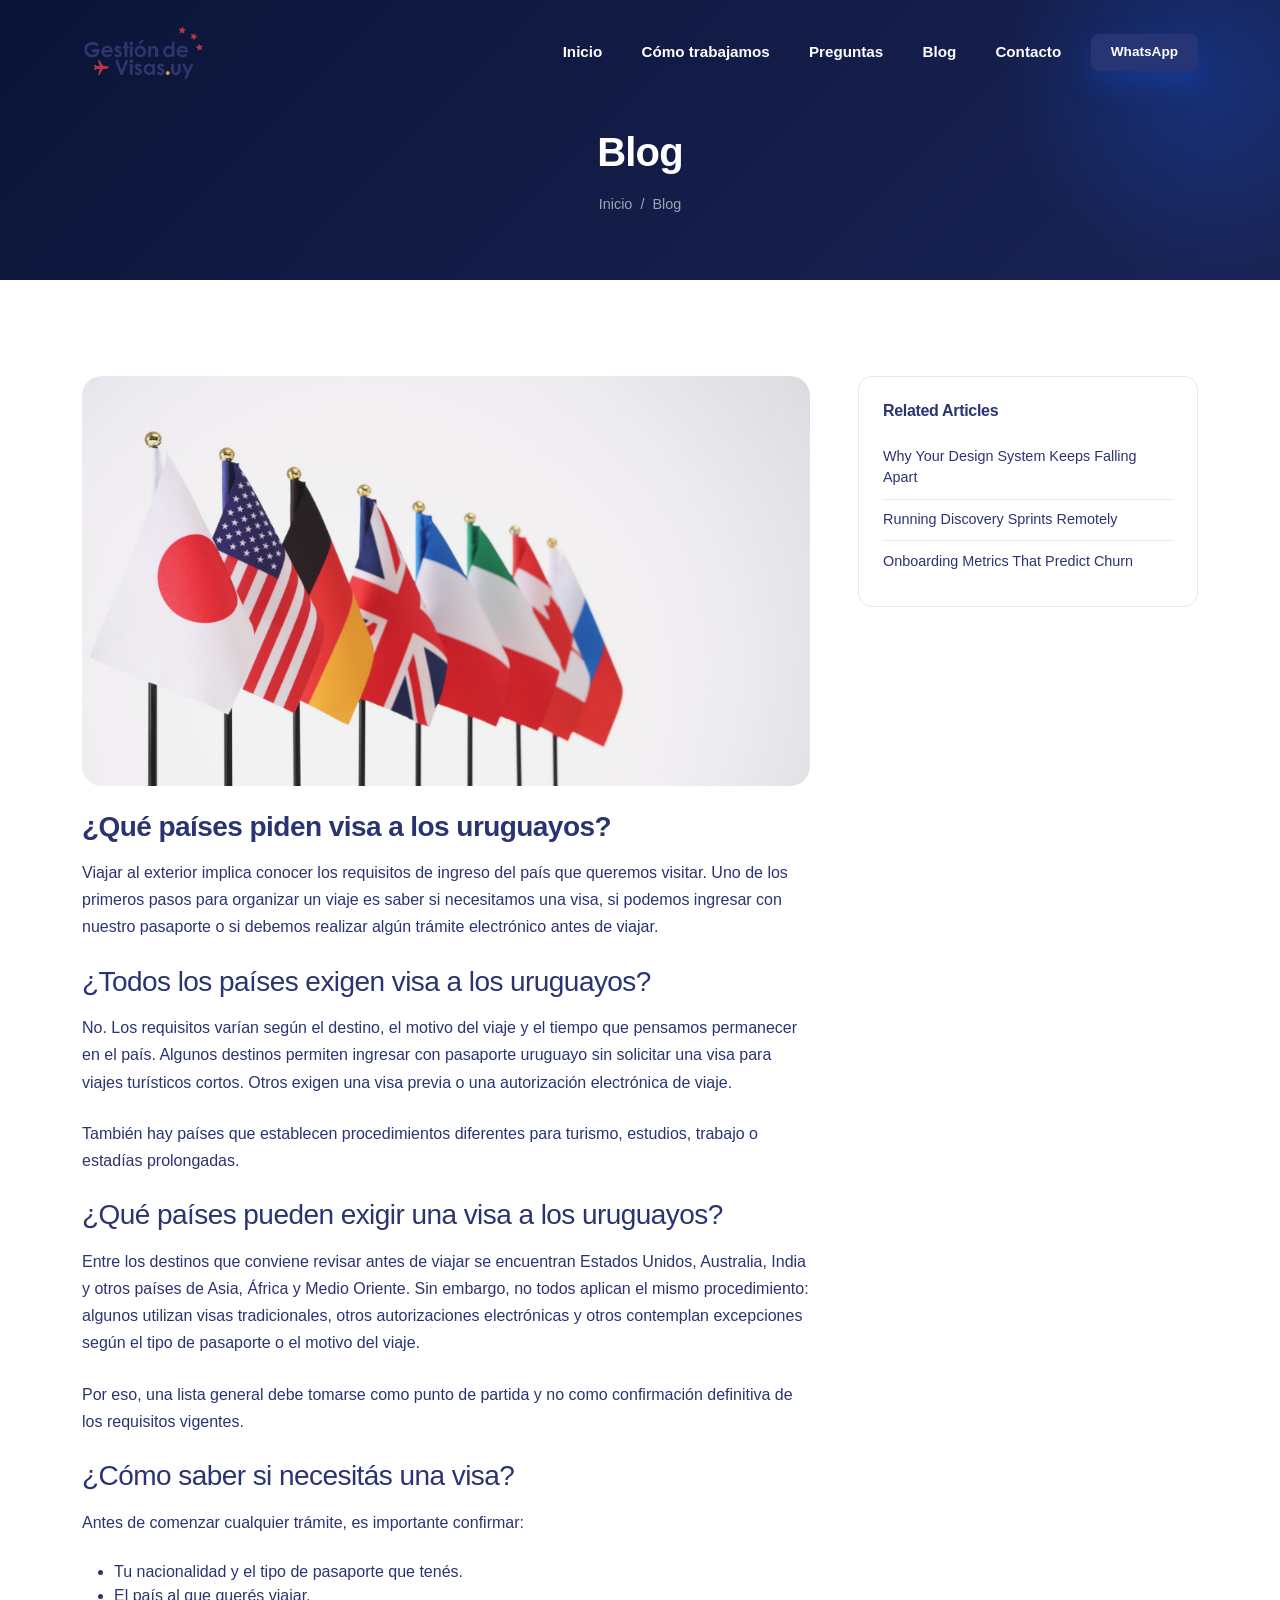
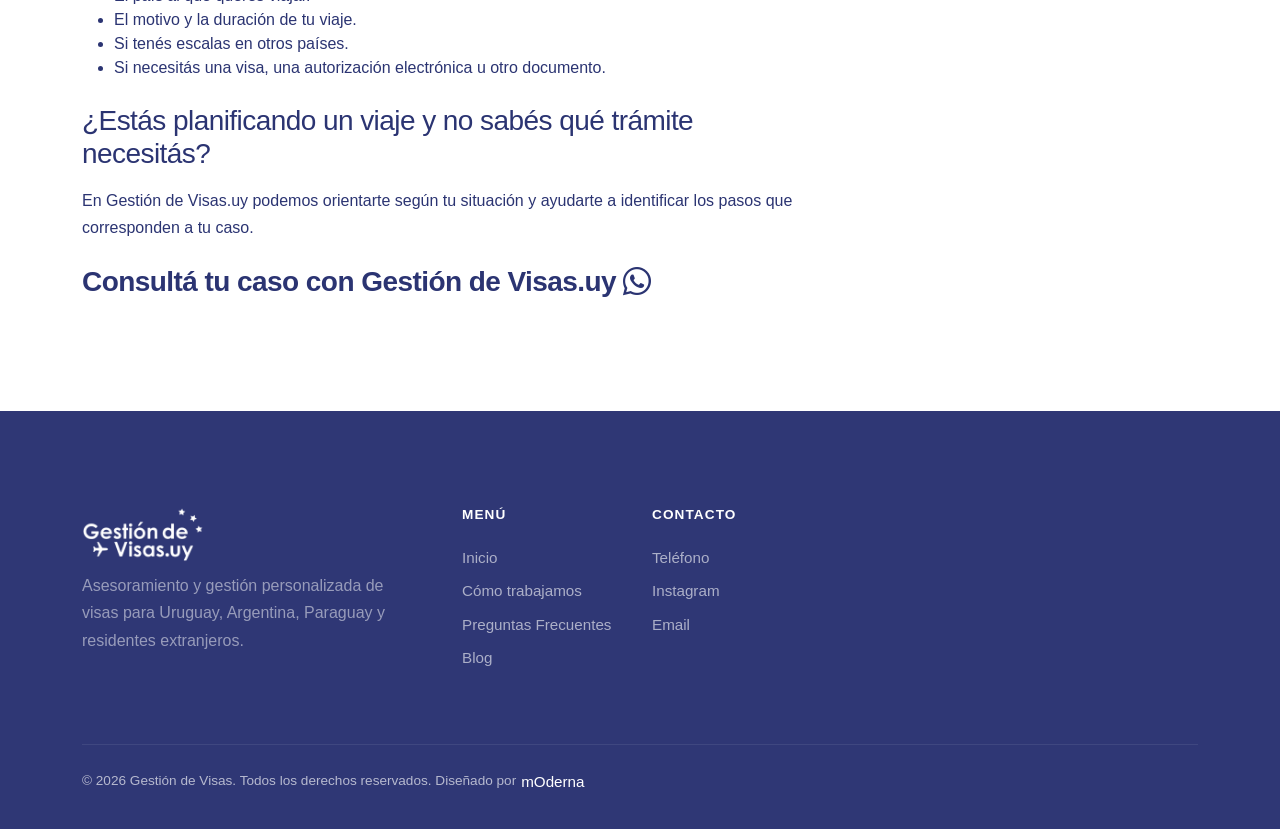
==== commit 163f6151: "commit cambios" ====
--- a/blog-details.html
+++ b/blog-details.html
@@ -54,100 +54,35 @@
   <section class="section">
     <div class="container">
       <div class="row g-5">
-        <div class="col-lg-8 reveal">
-          <div class="d-flex align-items-center gap-3 mb-4 pb-4 border-bottom">
-            <img src="https://i.pravatar.cc/56?img=8" class="rounded-circle" style="width:48px;height:48px;" alt="Daniel Hwang">
-            <div>
-              <div class="fw-bold text-navy">Daniel Hwang</div>
-              <small class="text-slate-light">June 2, 2026 · 7 min read</small>
-            </div>
-          </div>
+        <div class="col-lg-8 reveal text-navy">
+         
 
-          <img src="https://images.unsplash.com/photo-1551434678-e076c223a692?w=900&h=500&fit=crop" class="rounded-img w-100 mb-4" alt="Team reviewing product roadmap on whiteboard" style="aspect-ratio:16/9; object-fit:cover;">
+          <img src="imagenes/blog_gestion_de_visas_uruguay_para_uruguayos/gestion_de_visas_uruguay_para_uruguayos_.png" class="rounded-img w-100 mb-4" alt="Gestion de visas para uruguayos" style="aspect-ratio:16/9; object-fit:cover;">
 
-          <p class="fs-5 mb-4">Every product team has a roadmap. Very few have one that survives the first quarter unchanged — and that's actually fine, if the roadmap was built to flex. The problem is most aren't.</p>
+          <h3 class="mb-3"> ¿Qué países piden visa a los uruguayos?</h3>
+          <p class="mb-4">Viajar al exterior implica conocer los requisitos de ingreso del país que queremos visitar. Uno de los primeros pasos para organizar un viaje es saber si necesitamos una visa, si podemos ingresar con nuestro pasaporte o si debemos realizar algún trámite electrónico antes de viajar.</p>
 
-          <h3 class="mb-3">Why traditional roadmaps break</h3>
-          <p class="mb-4">The classic roadmap is a list of features mapped to dates. It looks reassuring in a board meeting, but it treats every commitment as equally certain. When priorities shift — a competitor ships first, a key customer churns, an engineering estimate doubles — the whole document needs rework, and stakeholders lose trust in the next version too.</p>
+          <h3 class="mb-3 fw-normal">¿Todos los países exigen visa a los uruguayos?</h3>
+          <p class="mb-4">No. Los requisitos varían según el destino, el motivo del viaje y el tiempo que pensamos permanecer en el país. Algunos destinos permiten ingresar con pasaporte uruguayo sin solicitar una visa para viajes turísticos cortos. Otros exigen una visa previa o una autorización electrónica de viaje.</p>
+          <p class="mb-4">También hay países que establecen procedimientos diferentes para turismo, estudios, trabajo o estadías prolongadas.</p>
 
-          <p class="mb-4">We've found the fix isn't more detail. It's restructuring the roadmap around confidence levels and outcomes rather than fixed dates and features.</p>
+          <h3 class="mb-3 fw-normal">¿Qué países pueden exigir una visa a los uruguayos?</h3>
+          <p class="mb-4">Entre los destinos que conviene revisar antes de viajar se encuentran Estados Unidos, Australia, India y otros países de Asia, África y Medio Oriente. Sin embargo, no todos aplican el mismo procedimiento: algunos utilizan visas tradicionales, otros autorizaciones electrónicas y otros contemplan excepciones según el tipo de pasaporte o el motivo del viaje.</p>
+          <p class="mb-4">Por eso, una lista general debe tomarse como punto de partida y no como confirmación definitiva de los requisitos vigentes.</p>
 
-          <h3 class="mb-3">The three-horizon framework</h3>
-          <p class="mb-4">Instead of a single timeline, we organize roadmaps into three horizons: "Now" (committed, in active development), "Next" (scoped and likely, but not yet started), and "Later" (directional bets that need more validation). Each horizon carries a different level of detail and a different conversation with stakeholders.</p>
+          <h3 class="mb-3 fw-normal">¿Cómo saber si necesitás una visa?</h3>
+          <p class="mb-4">Antes de comenzar cualquier trámite, es importante confirmar:</p>
+          <ul class="mb-4">
+            <li>Tu nacionalidad y el tipo de pasaporte que tenés.</li>
+            <li>El país al que querés viajar.</li>
+            <li>El motivo y la duración de tu viaje.</li>
+            <li>Si tenés escalas en otros países.</li>
+            <li>Si necesitás una visa, una autorización electrónica u otro documento.</li>
+          </ul>
 
-          <div class="row g-3 mb-4">
-            <div class="col-md-4">
-              <div class="feature-grid-item flex-column">
-                <div class="icon-box icon-box-success mb-2"><i class="bi bi-1-circle"></i></div>
-                <strong class="text-navy d-block mb-1">Now</strong>
-                <span class="small">In progress, fully scoped, dates are commitments.</span>
-              </div>
-            </div>
-            <div class="col-md-4">
-              <div class="feature-grid-item flex-column">
-                <div class="icon-box icon-box-primary mb-2"><i class="bi bi-2-circle"></i></div>
-                <strong class="text-navy d-block mb-1">Next</strong>
-                <span class="small">Scoped at a high level, dates are estimates.</span>
-              </div>
-            </div>
-            <div class="col-md-4">
-              <div class="feature-grid-item flex-column">
-                <div class="icon-box icon-box-secondary mb-2"><i class="bi bi-3-circle"></i></div>
-                <strong class="text-navy d-block mb-1">Later</strong>
-                <span class="small">Directional only — themes, not features.</span>
-              </div>
-            </div>
-          </div>
-
-          <h3 class="mb-3">Tie every item to a measurable outcome</h3>
-          <p class="mb-4">A roadmap item that says "Build CSV export" tells you what to build but not why. Reframe it as "Reduce manual reporting time for enterprise admins" and suddenly the team has room to find the best solution — which might not be a CSV export at all. This framing also makes it far easier to deprioritize items honestly when something more impactful comes up.</p>
-
-          <h3 class="mb-3">Review monthly, not quarterly</h3>
-          <p class="mb-4">Quarterly roadmap reviews are too infrequent to catch drift early and too frequent to justify a full re-plan each time. A lightweight monthly check — 30 minutes, three questions: what moved, what's blocked, what's new — keeps the roadmap honest without becoming a planning treadmill.</p>
-
-          <h3 class="mb-3">The takeaway</h3>
-          <p class="mb-4">A roadmap's job isn't to predict the future perfectly — it's to give your team and stakeholders a shared, current understanding of priorities. Build yours so that being wrong about a date doesn't mean being wrong about direction.</p>
-
-          <!-- Tags -->
-          <div class="d-flex flex-wrap gap-2 mb-4 pt-3 border-top">
-            <span class="badge-soft">Product Management</span>
-            <span class="badge-soft">Roadmapping</span>
-            <span class="badge-soft">Strategy</span>
-          </div>
-
-          <!-- Author box -->
-          <div class="widget d-flex gap-3 align-items-center">
-            <img src="https://i.pravatar.cc/80?img=8" class="rounded-circle" style="width:64px;height:64px;" alt="Daniel Hwang headshot">
-            <div>
-              <h5 class="mb-1">Daniel Hwang</h5>
-              <p class="small mb-0">CEO &amp; Co-Founder at Nexora. Previously led product teams at two YC-backed startups. Writes about product strategy and team building.</p>
-            </div>
-          </div>
-
-          <!-- Comments -->
-          <h4 class="mt-5 mb-4">Leave a comment</h4>
-          <form class="needs-validation" novalidate>
-            <div class="row g-3">
-              <div class="col-md-6">
-                <label class="form-label">Name</label>
-                <input type="text" class="form-control" required>
-                <div class="invalid-feedback">Please enter your name.</div>
-              </div>
-              <div class="col-md-6">
-                <label class="form-label">Email</label>
-                <input type="email" class="form-control" required>
-                <div class="invalid-feedback">Please enter a valid email.</div>
-              </div>
-              <div class="col-12">
-                <label class="form-label">Comment</label>
-                <textarea class="form-control" rows="4" required></textarea>
-                <div class="invalid-feedback">Please enter a comment.</div>
-              </div>
-              <div class="col-12">
-                <button type="submit" class="btn btn-primary btn-lg-custom">Post Comment</button>
-              </div>
-            </div>
-          </form>
+          <h3 class="mb-3 fw-normal">¿Estás planificando un viaje y no sabés qué trámite necesitás?</h3>
+          <p class="mb-4">En Gestión de Visas.uy podemos orientarte según tu situación y ayudarte a identificar los pasos que corresponden a tu caso.</p>
+          <h3 class="mb-3"><a href="https://wa.me/59899609520" class="text-navy text-decoration-none" target="_blank" rel="noopener noreferrer">Consultá tu caso con Gestión de Visas.uy <i class="bi bi-whatsapp" aria-hidden="true"></i></a></h3>
         </div>
 
         <!-- SIDEBAR -->
@@ -159,24 +94,6 @@
               <li><a href="blog-details.html" class="text-decoration-none text-navy">Running Discovery Sprints Remotely</a></li>
               <li><a href="blog-details.html" class="text-decoration-none text-navy">Onboarding Metrics That Predict Churn</a></li>
             </ul>
-          </div>
-          <div class="widget">
-            <h5>Categories</h5>
-            <ul class="widget-link-list">
-              <li>Product Strategy <span>12</span></li>
-              <li>Design <span>18</span></li>
-              <li>Engineering <span>24</span></li>
-              <li>Growth <span>9</span></li>
-            </ul>
-          </div>
-          <div class="widget bg-gradient-dark text-white border-0">
-            <div class="icon-box icon-box-white mb-3"><i class="bi bi-envelope-paper"></i></div>
-            <h5 class="text-white">Enjoyed this article?</h5>
-            <p class="text-white-50 small mb-3">Get more like it, once a month.</p>
-            <form class="needs-validation" novalidate>
-              <input type="email" class="form-control mb-2" placeholder="Your email" required style="background:rgba(255,255,255,0.06); border-color:rgba(255,255,255,0.12); color:#fff;">
-              <button class="btn btn-primary w-100" type="submit">Subscribe</button>
-            </form>
           </div>
         </div>
       </div>
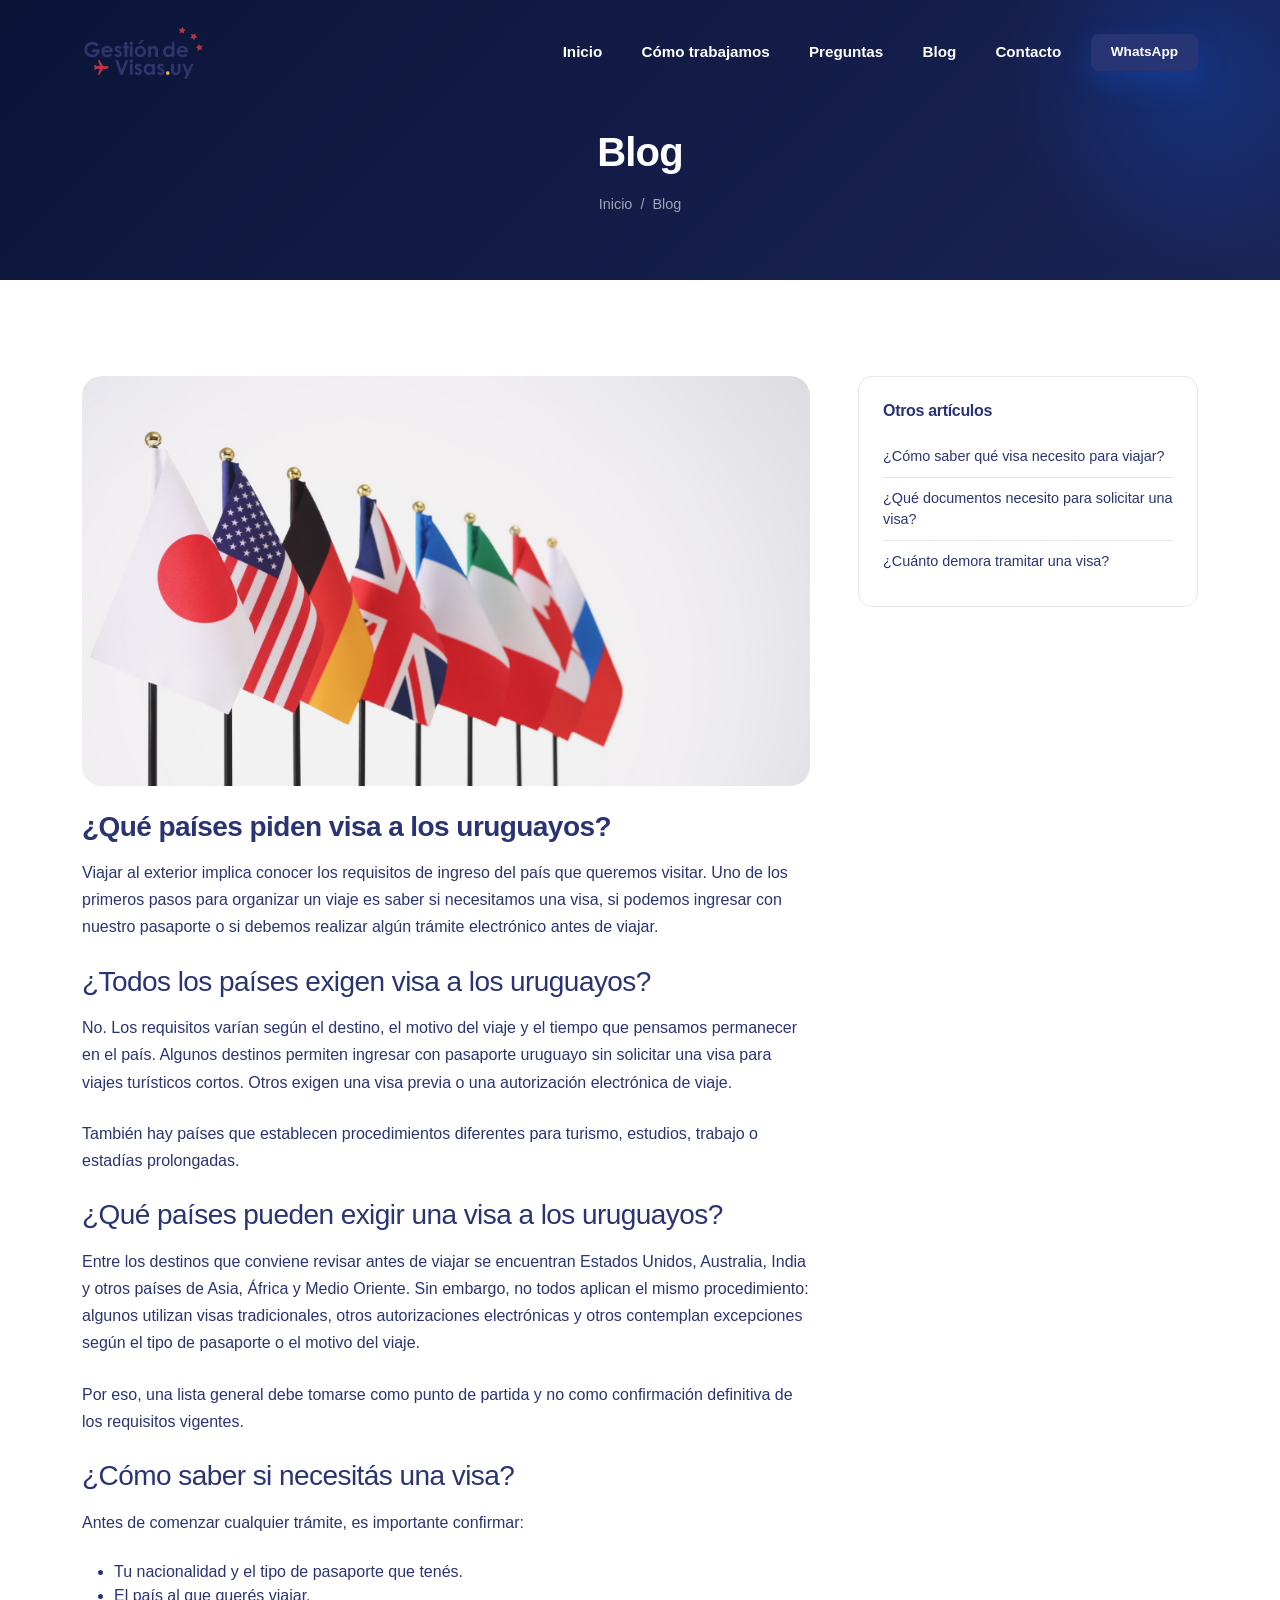
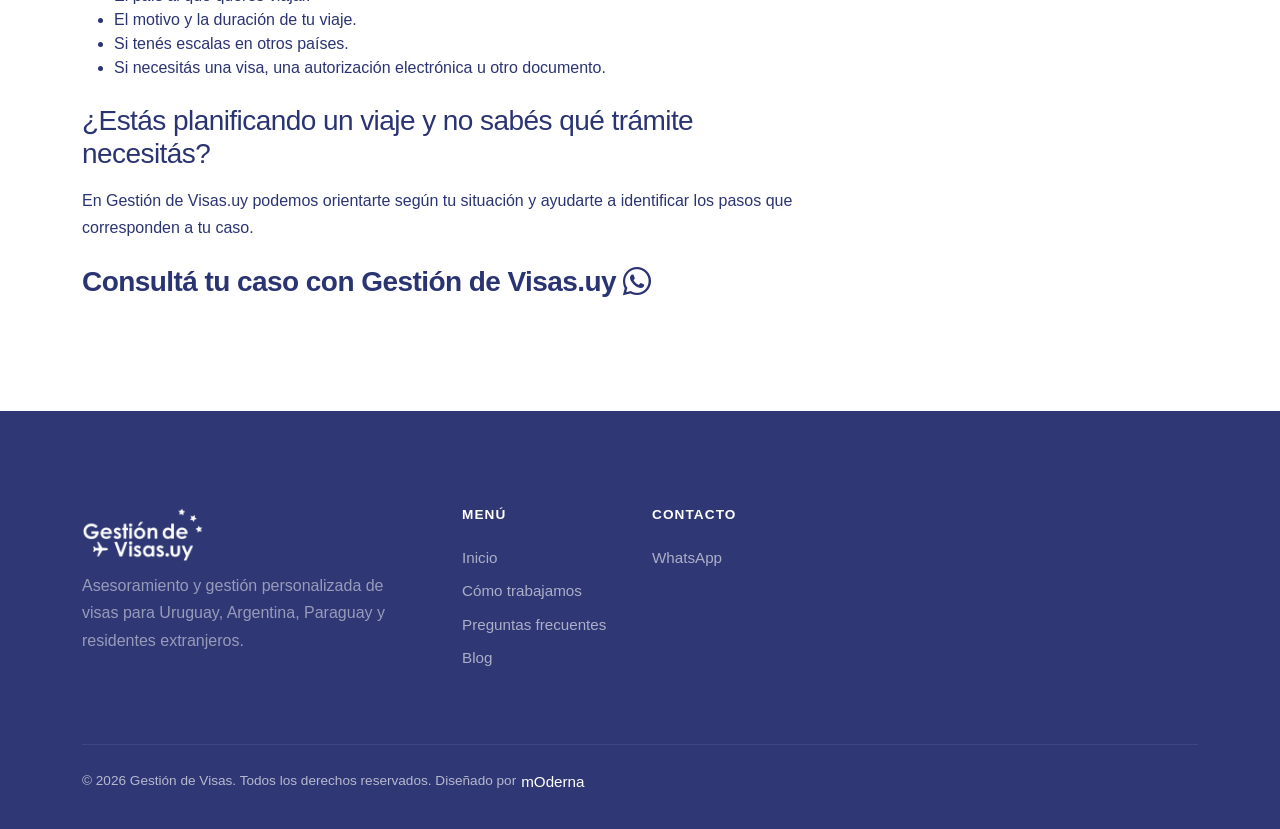
==== commit d59e9249: "commit cambios" ====
--- a/blog-details.html
+++ b/blog-details.html
@@ -3,8 +3,14 @@
 <head>
   <meta charset="UTF-8">
   <meta name="viewport" content="width=device-width, initial-scale=1.0">
-  <title>How to Build a Product Roadmap That Survives Contact With Reality — Nexora Blog</title>
-  <meta name="description" content="A practical framework for building product roadmaps that stay useful even as priorities shift.">
+  <title>Gestión de Visas | Asesoramiento en Uruguay</title>
+  <meta name="description"
+    content="Asesoramiento y gestión de visas para uruguayos, argentinos, paraguayos y extranjeros residentes en Uruguay. Analizamos tu caso y te acompañamos en cada etapa.">
+  <meta name="keywords" content="gestión de visas en Uruguay, asesoramiento para visas, tramitar visa desde Uruguay, visa para uruguayos, visas para argentinos, visas para paraguayos, visa para extranjeros residentes en Uruguay">
+  <meta property="og:title" content="Gestión de Visas | Asesoramiento en Uruguay">
+  <meta property="og:description"
+    content="Asesoramiento y gestión de visas para uruguayos, argentinos, paraguayos y extranjeros residentes en Uruguay. Analizamos tu caso y te acompañamos en cada etapa.">
+  <meta property="og:type" content="website">
   <link rel="icon" type="image/svg+xml" href="data:image/svg+xml,%3Csvg xmlns='http://www.w3.org/2000/svg' viewBox='0 0 100 100'%3E%3Crect width='100' height='100' rx='22' fill='%23155EEF'/%3E%3Ctext x='50' y='68' font-size='58' font-family='Arial' font-weight='800' fill='white' text-anchor='middle'%3EN%3C/text%3E%3C/svg%3E">
   <link rel="preconnect" href="https://fonts.googleapis.com">
   <link rel="preconnect" href="https://fonts.gstatic.com" crossorigin>
@@ -29,13 +35,13 @@
       </button>
       <div class="collapse navbar-collapse" id="mainNav">
         <ul class="navbar-nav ms-auto align-items-lg-center gap-1 mt-3 mt-lg-0">
-          <li class="nav-item"><a class="nav-link nav2 active" href="index.html">Inicio</a></li>
-          <li class="nav-item"><a class="nav-link nav2" href="about.html">Cómo trabajamos</a></li>
-          <li class="nav-item"><a class="nav-link nav2" href="services.html">Preguntas</a></li>
-          <li class="nav-item"><a class="nav-link nav2" href="blog.html">Blog</a></li>
-          <li class="nav-item"><a class="nav-link nav2" href="contact.html">Contacto</a></li>
+          <li class="nav-item"><a class="nav-link nav2" href="index.html">Inicio</a></li>
+          <li class="nav-item"><a class="nav-link nav2" href="index.html#como-trabajamos">Cómo trabajamos</a></li>
+          <li class="nav-item"><a class="nav-link nav2" href="index.html#preguntas">Preguntas</a></li>
+          <li class="nav-item"><a class="nav-link nav2 active" href="blog.html">Blog</a></li>
+          <li class="nav-item"><a class="nav-link nav2" href="https://wa.me/59899609520" target="_blank" rel="noopener noreferrer">Contacto</a></li>
           <li class="nav-item ms-lg-2 mt-2 mt-lg-0">
-            <a href="contact.html" class="btn btn-primary btn-sm-custom w-100">WhatsApp</a>
+            <a href="https://wa.me/59899609520" class="btn btn-primary btn-sm-custom w-100" target="_blank" rel="noopener noreferrer">WhatsApp</a>
           </li>
         </ul>
       </div>
@@ -88,11 +94,11 @@
         <!-- SIDEBAR -->
         <div class="col-lg-4 reveal">
           <div class="widget">
-            <h5>Related Articles</h5>
+            <h5>Otros artículos</h5>
             <ul class="widget-link-list">
-              <li><a href="blog-details.html" class="text-decoration-none text-navy">Why Your Design System Keeps Falling Apart</a></li>
-              <li><a href="blog-details.html" class="text-decoration-none text-navy">Running Discovery Sprints Remotely</a></li>
-              <li><a href="blog-details.html" class="text-decoration-none text-navy">Onboarding Metrics That Predict Churn</a></li>
+              <li><a href="blogs/visa.html" class="text-decoration-none text-navy">¿Cómo saber qué visa necesito para viajar?</a></li>
+              <li><a href="blogs/documento.html" class="text-decoration-none text-navy">¿Qué documentos necesito para solicitar una visa?</a></li>
+              <li><a href="blogs/tiempo_visa.html" class="text-decoration-none text-navy">¿Cuánto demora tramitar una visa?</a></li>
             </ul>
           </div>
         </div>
@@ -116,16 +122,14 @@
         </div>
         <div class="col-lg-2 col-md-6 col-6">
           <h6>Menú</h6>
-          <a href="about.html">Inicio</a>
-          <a href="services.html">Cómo trabajamos</a>
-          <a href="portfolio.html">Preguntas Frecuentes</a>
+          <a href="index.html">Inicio</a>
+          <a href="index.html#como-trabajamos">Cómo trabajamos</a>
+          <a href="index.html#preguntas">Preguntas frecuentes</a>
           <a href="blog.html">Blog</a>
         </div>
         <div class="col-lg-2 col-md-6 col-6">
           <h6>Contacto</h6>
-          <a href="service-details.html">Teléfono</a>
-          <a href="service-details.html">Instagram</a>
-          <a href="service-details.html">Email</a>
+          <a href="https://wa.me/59899609520" target="_blank" rel="noopener noreferrer">WhatsApp</a>
         </div>
 
       </div>
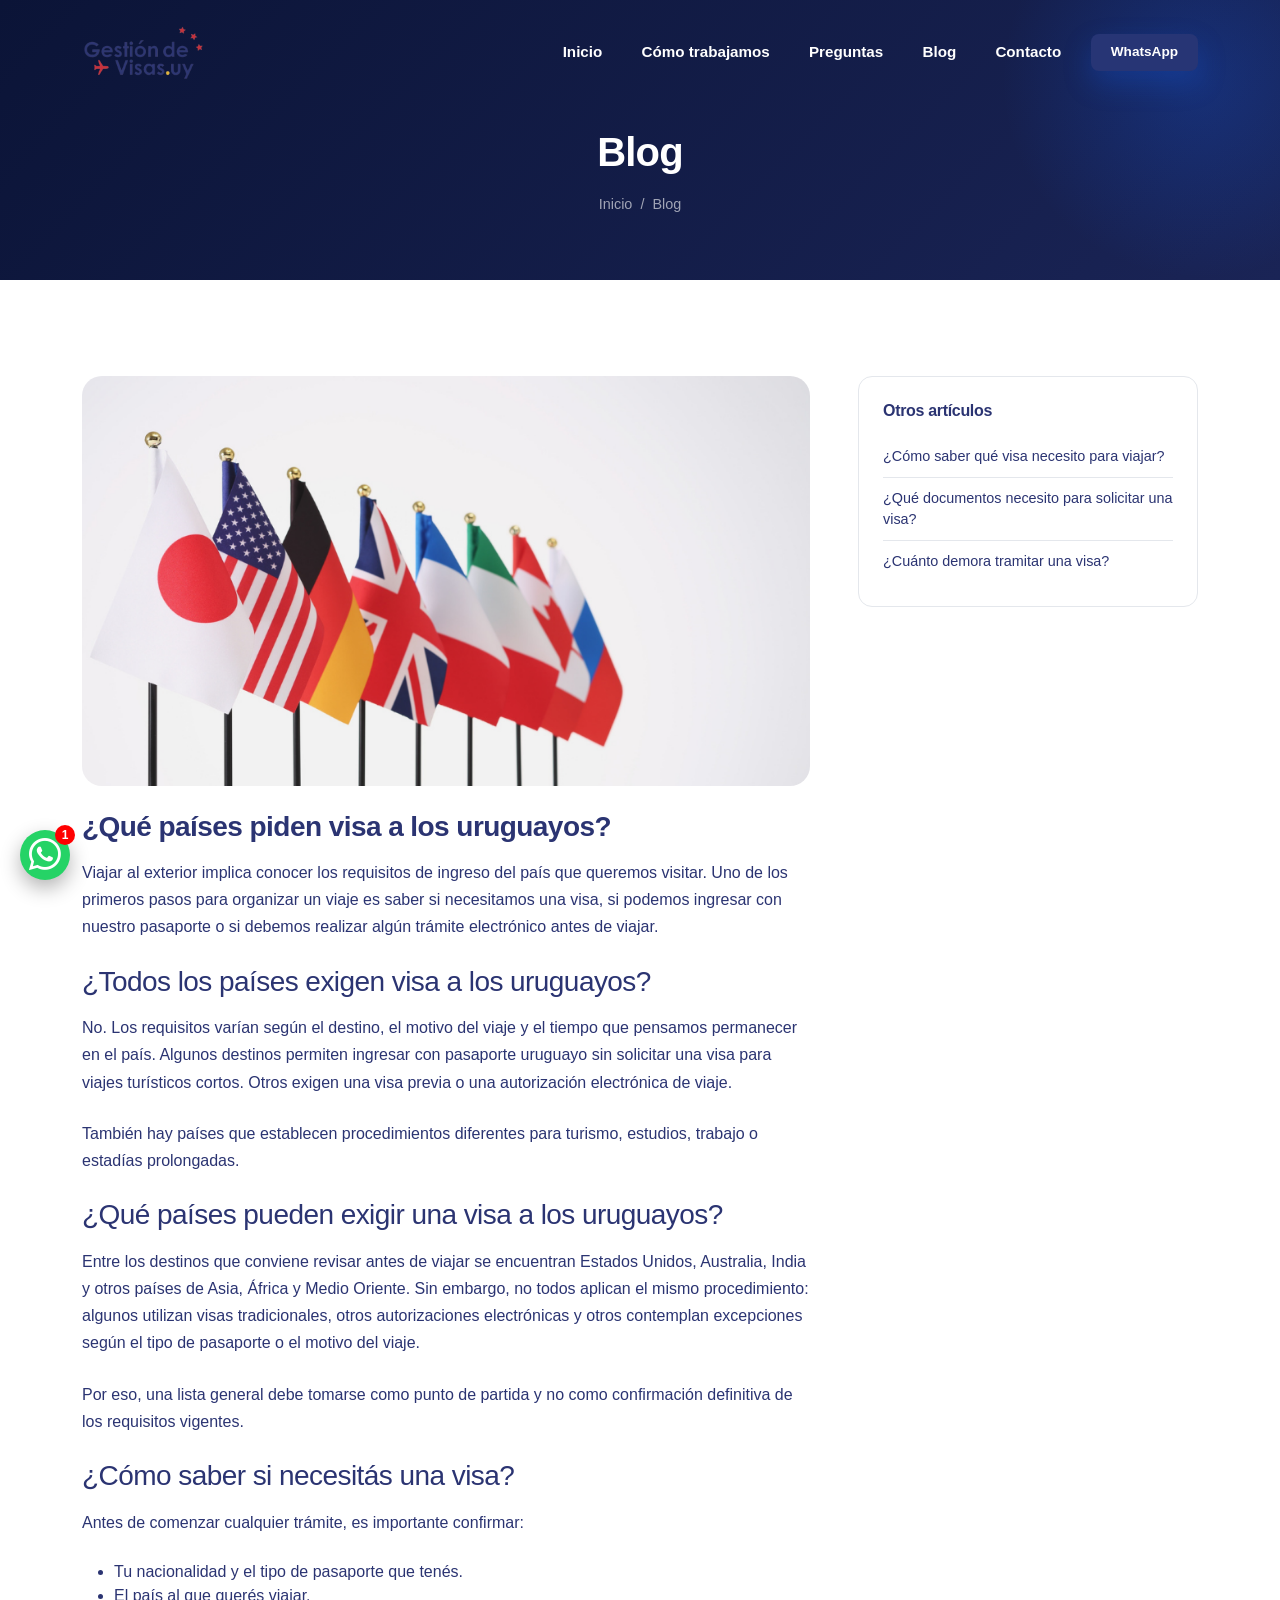
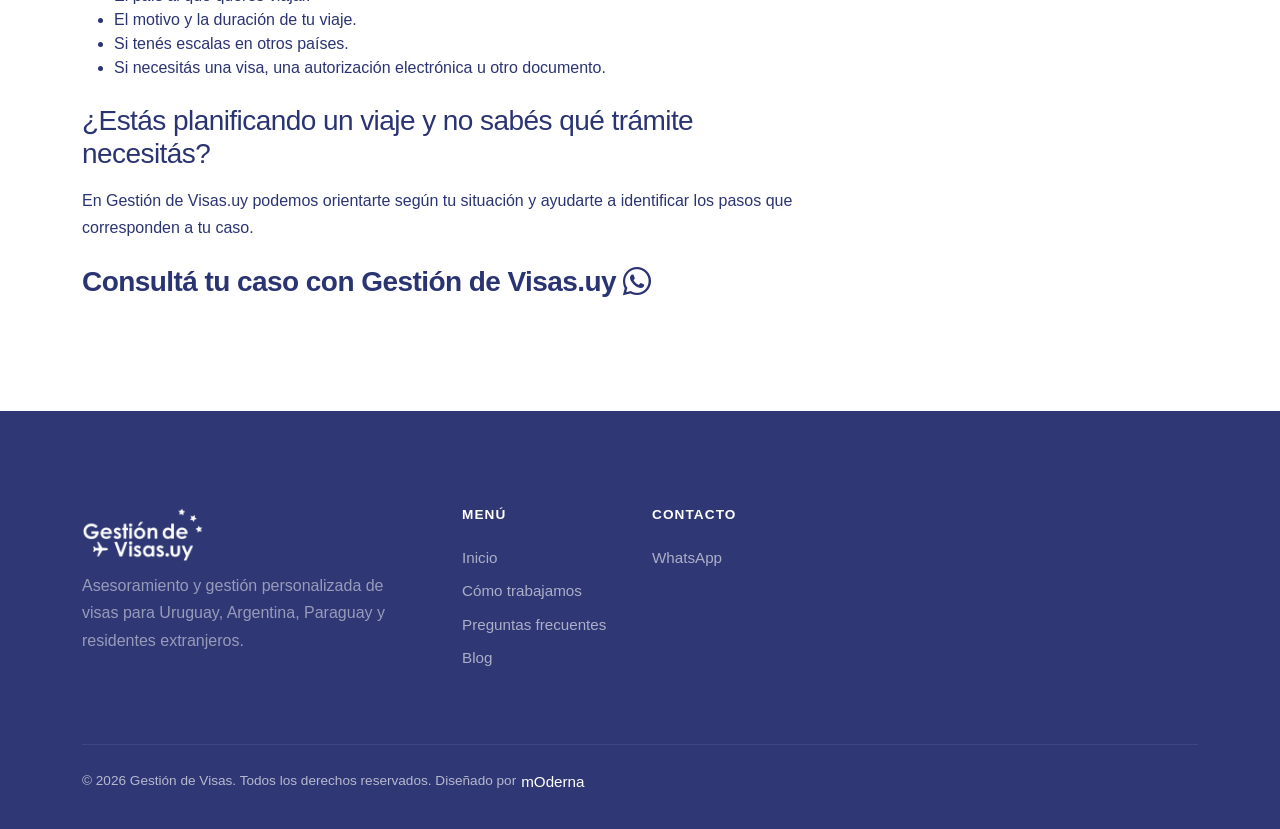
==== commit 91d35c2a: "commit cambios" ====
--- a/blog-details.html
+++ b/blog-details.html
@@ -11,7 +11,7 @@
   <meta property="og:description"
     content="Asesoramiento y gestión de visas para uruguayos, argentinos, paraguayos y extranjeros residentes en Uruguay. Analizamos tu caso y te acompañamos en cada etapa.">
   <meta property="og:type" content="website">
-  <link rel="icon" type="image/svg+xml" href="data:image/svg+xml,%3Csvg xmlns='http://www.w3.org/2000/svg' viewBox='0 0 100 100'%3E%3Crect width='100' height='100' rx='22' fill='%23155EEF'/%3E%3Ctext x='50' y='68' font-size='58' font-family='Arial' font-weight='800' fill='white' text-anchor='middle'%3EN%3C/text%3E%3C/svg%3E">
+  <link rel="icon" type="image/png" href="imagenes/logo_gestion_de_visas_uruguay_argentina_paraguay/fav_icon_gestion_de_visas_uy.png">
   <link rel="preconnect" href="https://fonts.googleapis.com">
   <link rel="preconnect" href="https://fonts.gstatic.com" crossorigin>
   <link href="https://fonts.googleapis.com/css2?family=Inter:wght@400;500;600;700&family=Sora:wght@400;600;700;800&display=swap" rel="stylesheet">
@@ -20,6 +20,13 @@
   <link href="css/custom.css" rel="stylesheet">
 </head>
 <body>
+
+    <a href="https://wa.me/59899609520?text=Necesito%20m%C3%A1s%20informaci%C3%B3n."
+    target="_blank" class="wpp-float">
+
+    <span class="wpp-badge">1</span>
+    <i class="bi bi-whatsapp"></i>
+  </a>
 
   <!-- NAVBAR -->
   <nav class="navbar navbar-expand-lg navbar-nexora navbar-blog-details fixed-top">
--- a/css/custom.css
+++ b/css/custom.css
@@ -1018,3 +1018,52 @@
   border-radius: var(--n-radius-md);
   height: 100%;
 }
+
+
+.wpp-float {
+  position: fixed;
+  bottom: 20px;
+  left: 20px;
+  background: #25D366;
+  color: white;
+  width: 50px;
+  height: 50px;
+  border-radius: 50%;
+  display: flex;
+  align-items: center;
+  justify-content: center;
+  font-size: 32px;
+  box-shadow: 0 8px 20px rgba(0,0,0,0.3);
+  z-index: 9999;
+  transition: transform 0.2s ease, box-shadow 0.2s ease;
+}
+
+.wpp-float:hover {
+  transform: scale(1.1);
+  box-shadow: 0 12px 30px rgba(0,0,0,0.4);
+}
+
+/* Burbuja roja de notificación */
+.wpp-badge {
+  position: absolute;
+  top: -5px;
+  right: -5px;
+  background: red;
+  color: white;
+  font-size: 12px;
+  font-weight: bold;
+  width: 20px;
+  height: 20px;
+  border-radius: 50%;
+  display: flex;
+  align-items: center;
+  justify-content: center;
+  animation: pulse 1.5s infinite;
+}
+
+/* Animación tipo notificación */
+@keyframes pulse {
+  0% { transform: scale(1); }
+  50% { transform: scale(1.3); }
+  100% { transform: scale(1); }
+}
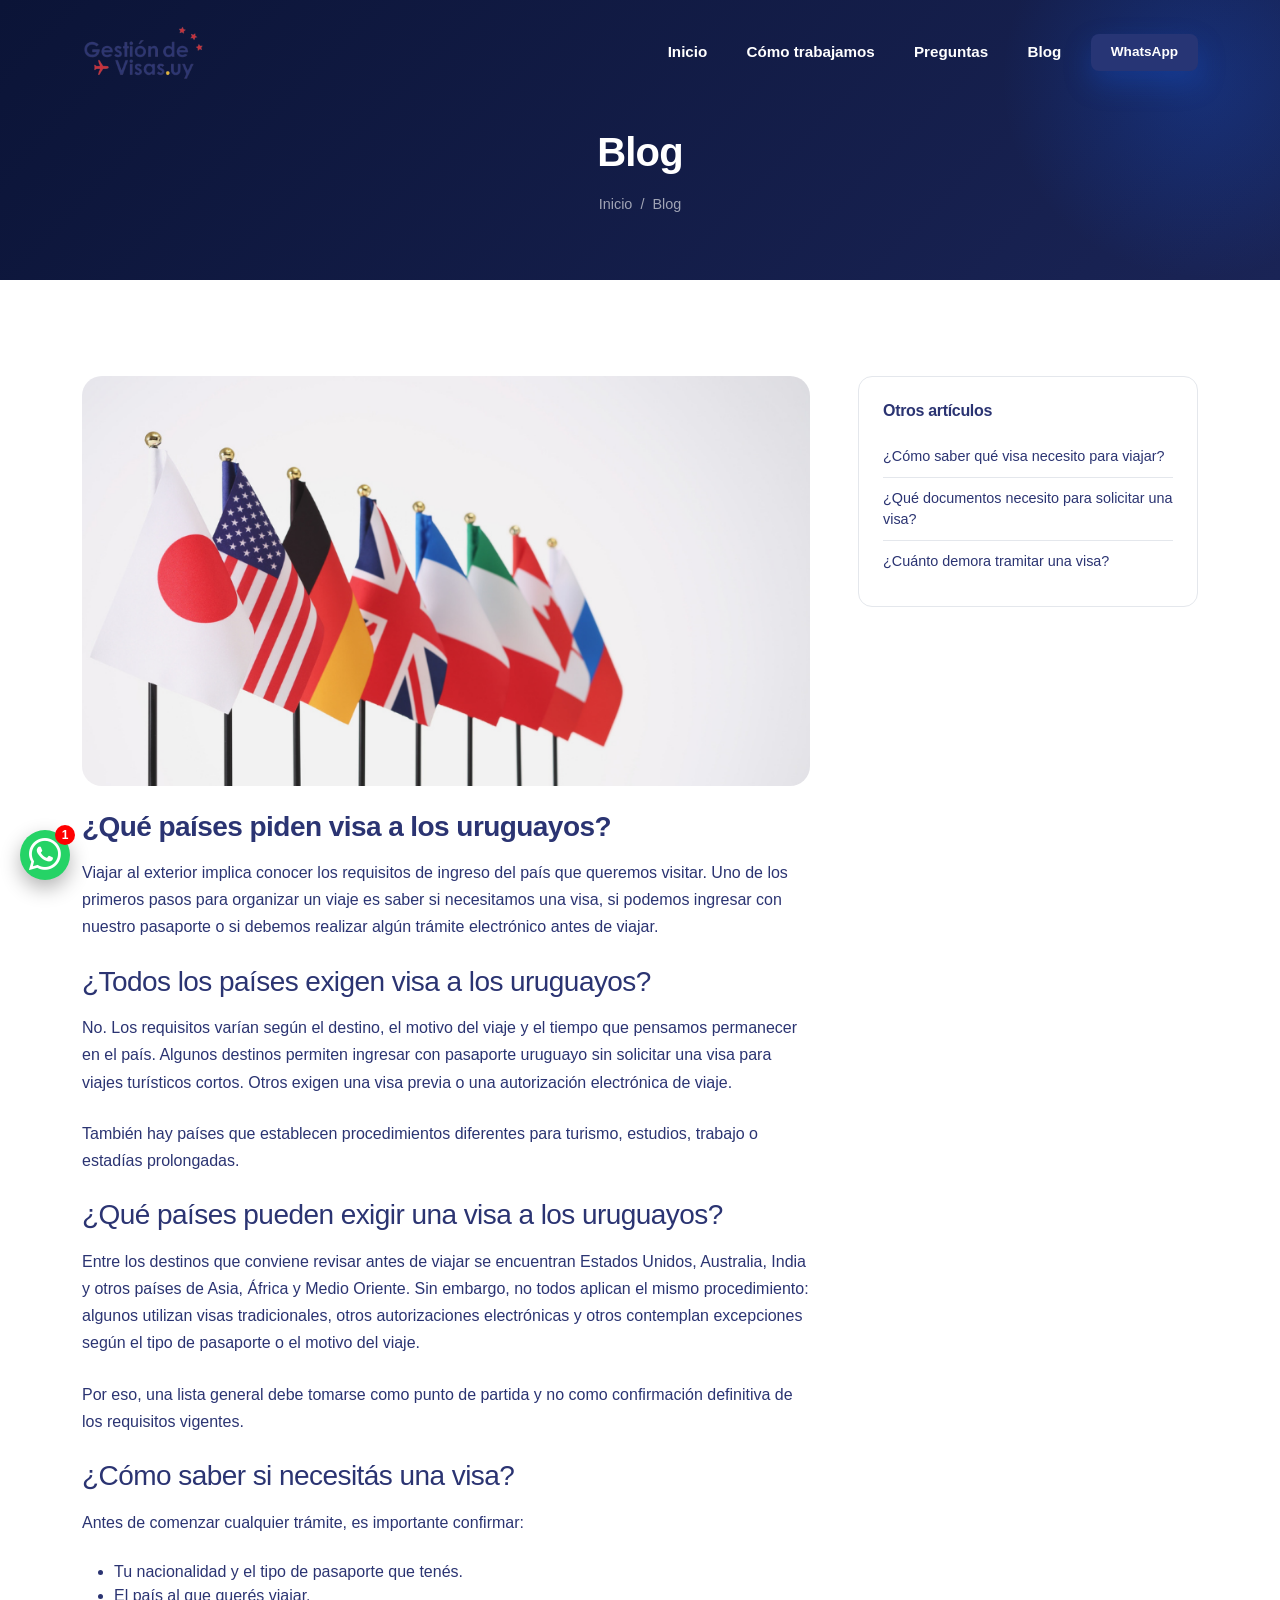
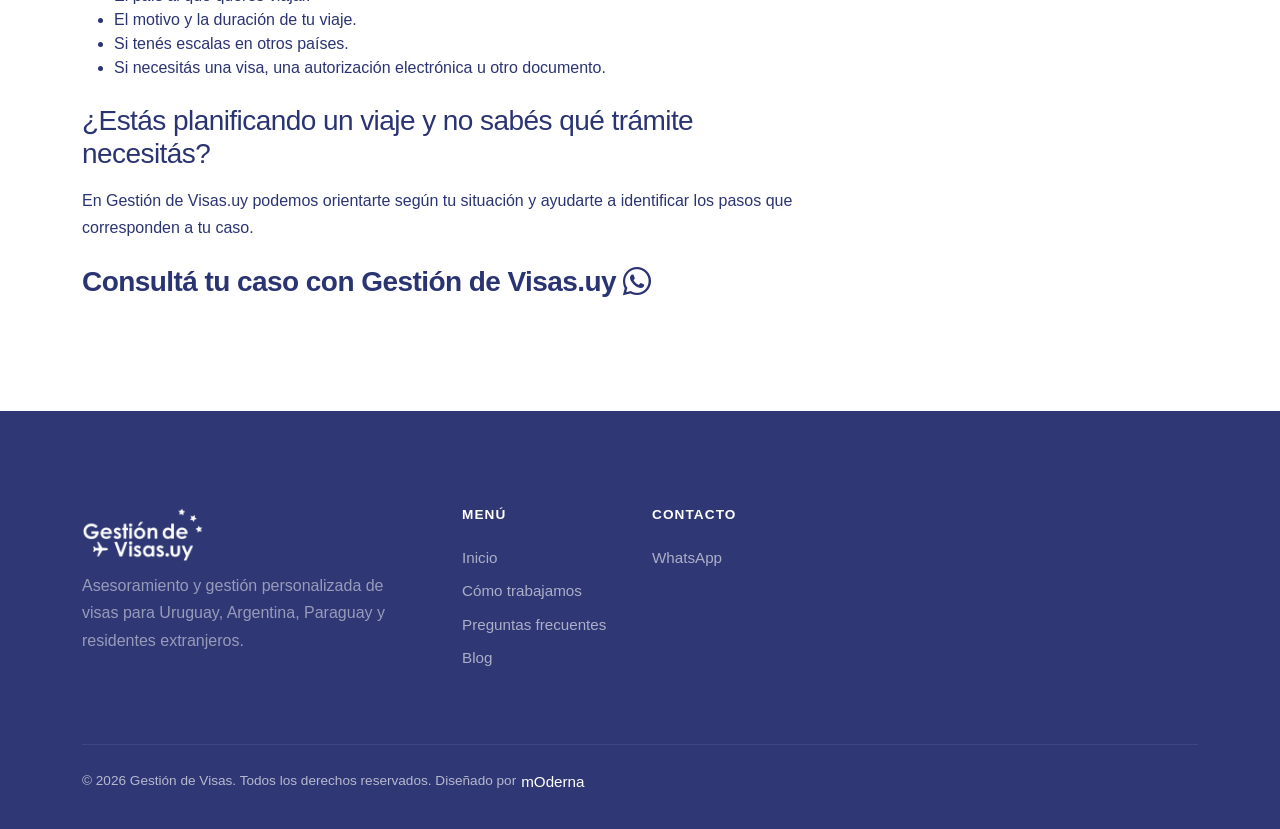
==== commit 0a8c8abb: "commit cambios" ====
--- a/blog-details.html
+++ b/blog-details.html
@@ -46,7 +46,6 @@
           <li class="nav-item"><a class="nav-link nav2" href="index.html#como-trabajamos">Cómo trabajamos</a></li>
           <li class="nav-item"><a class="nav-link nav2" href="index.html#preguntas">Preguntas</a></li>
           <li class="nav-item"><a class="nav-link nav2 active" href="blog.html">Blog</a></li>
-          <li class="nav-item"><a class="nav-link nav2" href="https://wa.me/59899609520" target="_blank" rel="noopener noreferrer">Contacto</a></li>
           <li class="nav-item ms-lg-2 mt-2 mt-lg-0">
             <a href="https://wa.me/59899609520" class="btn btn-primary btn-sm-custom w-100" target="_blank" rel="noopener noreferrer">WhatsApp</a>
           </li>
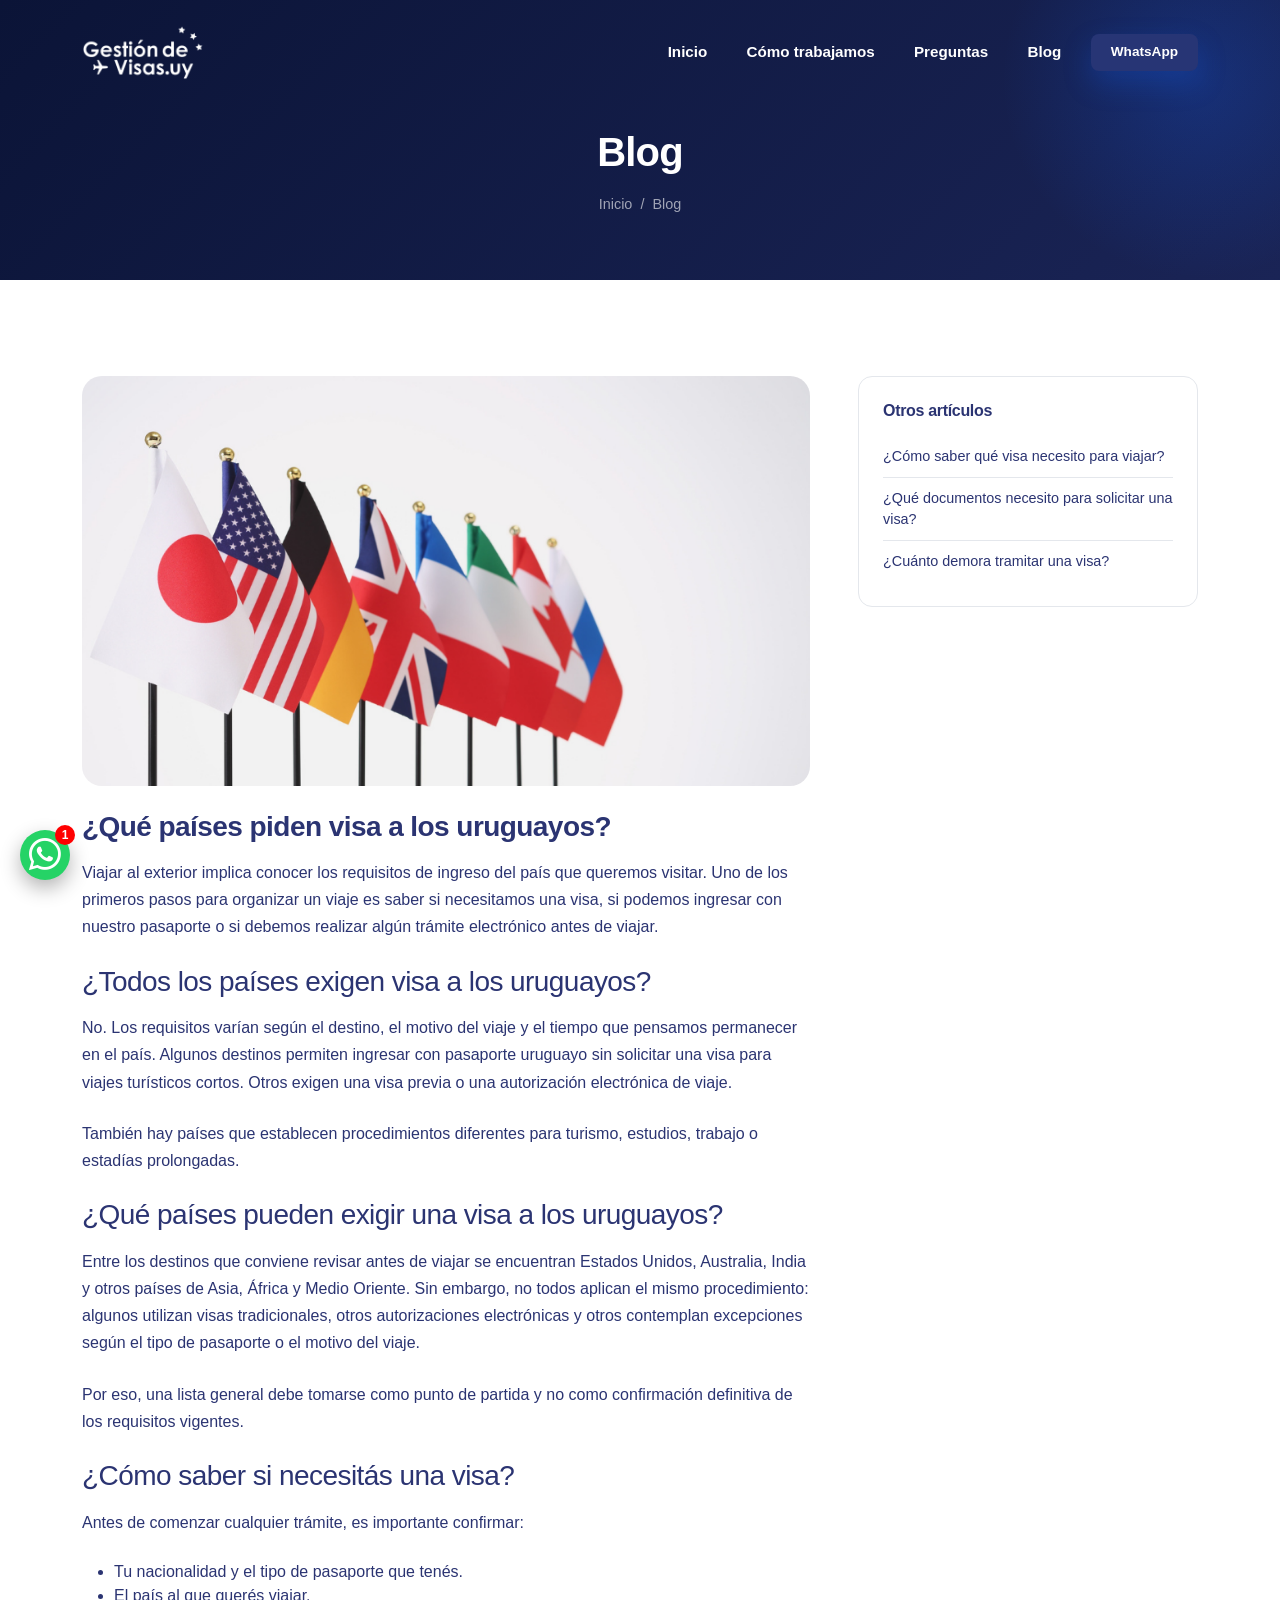
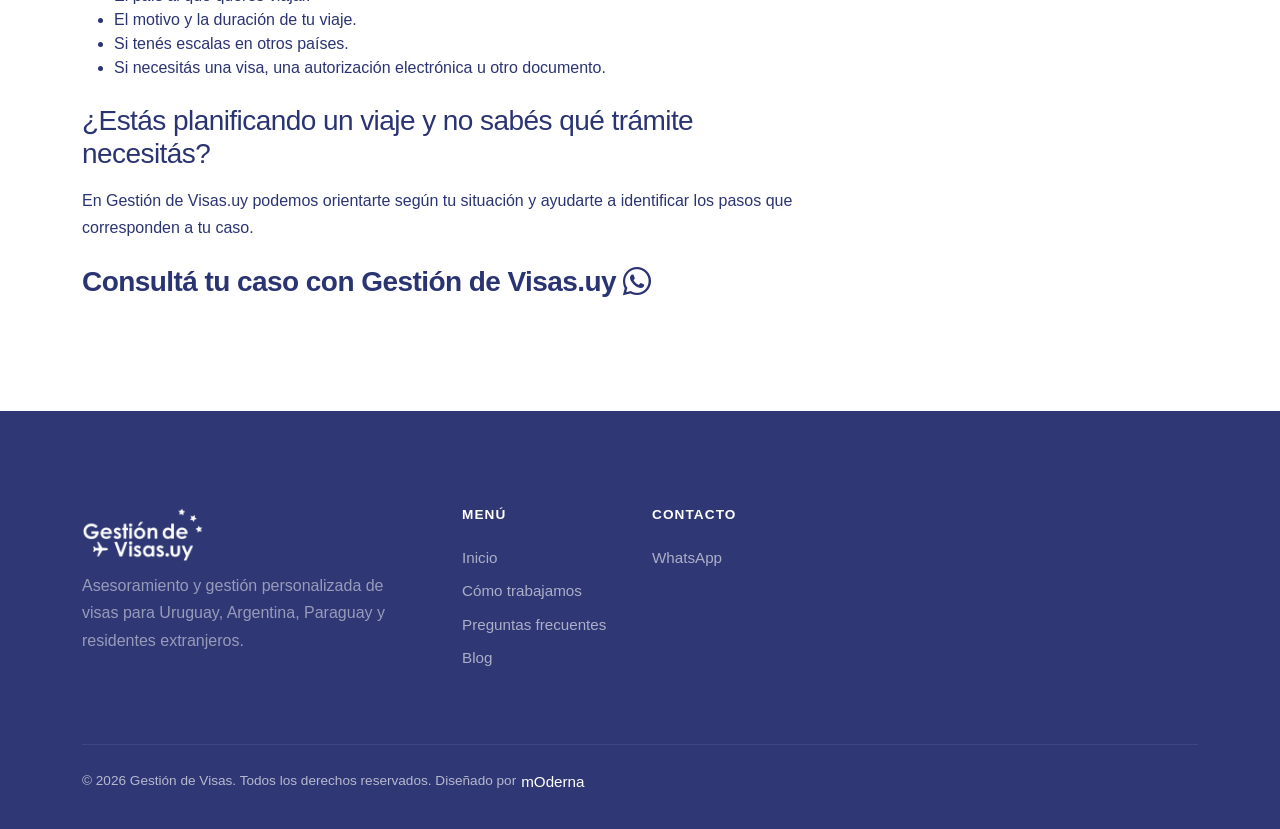
==== commit 7ac4901e: "commit cambios" ====
--- a/blog-details.html
+++ b/blog-details.html
@@ -31,10 +31,9 @@
   <!-- NAVBAR -->
   <nav class="navbar navbar-expand-lg navbar-nexora navbar-blog-details fixed-top">
     <div class="container">
-      <a class="navbar-brand navbar-brand-custom" href="index.html">
-        <img
-          src="imagenes/logo_gestion_de_visas_uruguay_argentina_paraguay/logo_gestion_de_visas_uruguay_argentina_paraguay-removebg-preview.png"
-          alt="Gestion de Visas" class="logo-img">
+       <a class="navbar-brand navbar-brand-custom" href="index.html">
+        <img src="imagenes/logo_gestion_de_visas_uruguay_argentina_paraguay/logo_gestion_de_visas_uruguay_argentina_paraguay (2).png" alt="Gestión de Visas" class="logo-img logo-img-initial">
+        <img src="imagenes/logo_gestion_de_visas_uruguay_argentina_paraguay/logo_gestion_de_visas_uruguay_argentina_paraguay-removebg-preview.png" alt="Gestión de Visas" class="logo-img logo-img-scrolled">
       </a>
       <button class="navbar-toggler navbar-toggler-custom" type="button" data-bs-toggle="collapse"
         data-bs-target="#mainNav" aria-controls="mainNav" aria-expanded="false" aria-label="Toggle navigation">
--- a/css/custom.css
+++ b/css/custom.css
@@ -258,6 +258,15 @@
   color: rgb(30, 30, 120) !important;
 }
 
+.navbar-blog-details .logo-img-scrolled,
+.navbar-blog-details.scrolled .logo-img-initial {
+  display: none;
+}
+
+.navbar-blog-details.scrolled .logo-img-scrolled {
+  display: block;
+}
+
 .nav2{
   color: yellow !important;;
 }
@@ -486,7 +495,6 @@
 /* Efecto al pasar el mouse por una bandera individual */
 .flag-item:hover .flag-img {
   filter: grayscale(0%) opacity(1);
-  transform: translateY(-3px) scale(1.1);
   box-shadow: 0 6px 15px rgba(0, 0, 0, 0.18);
 }
 
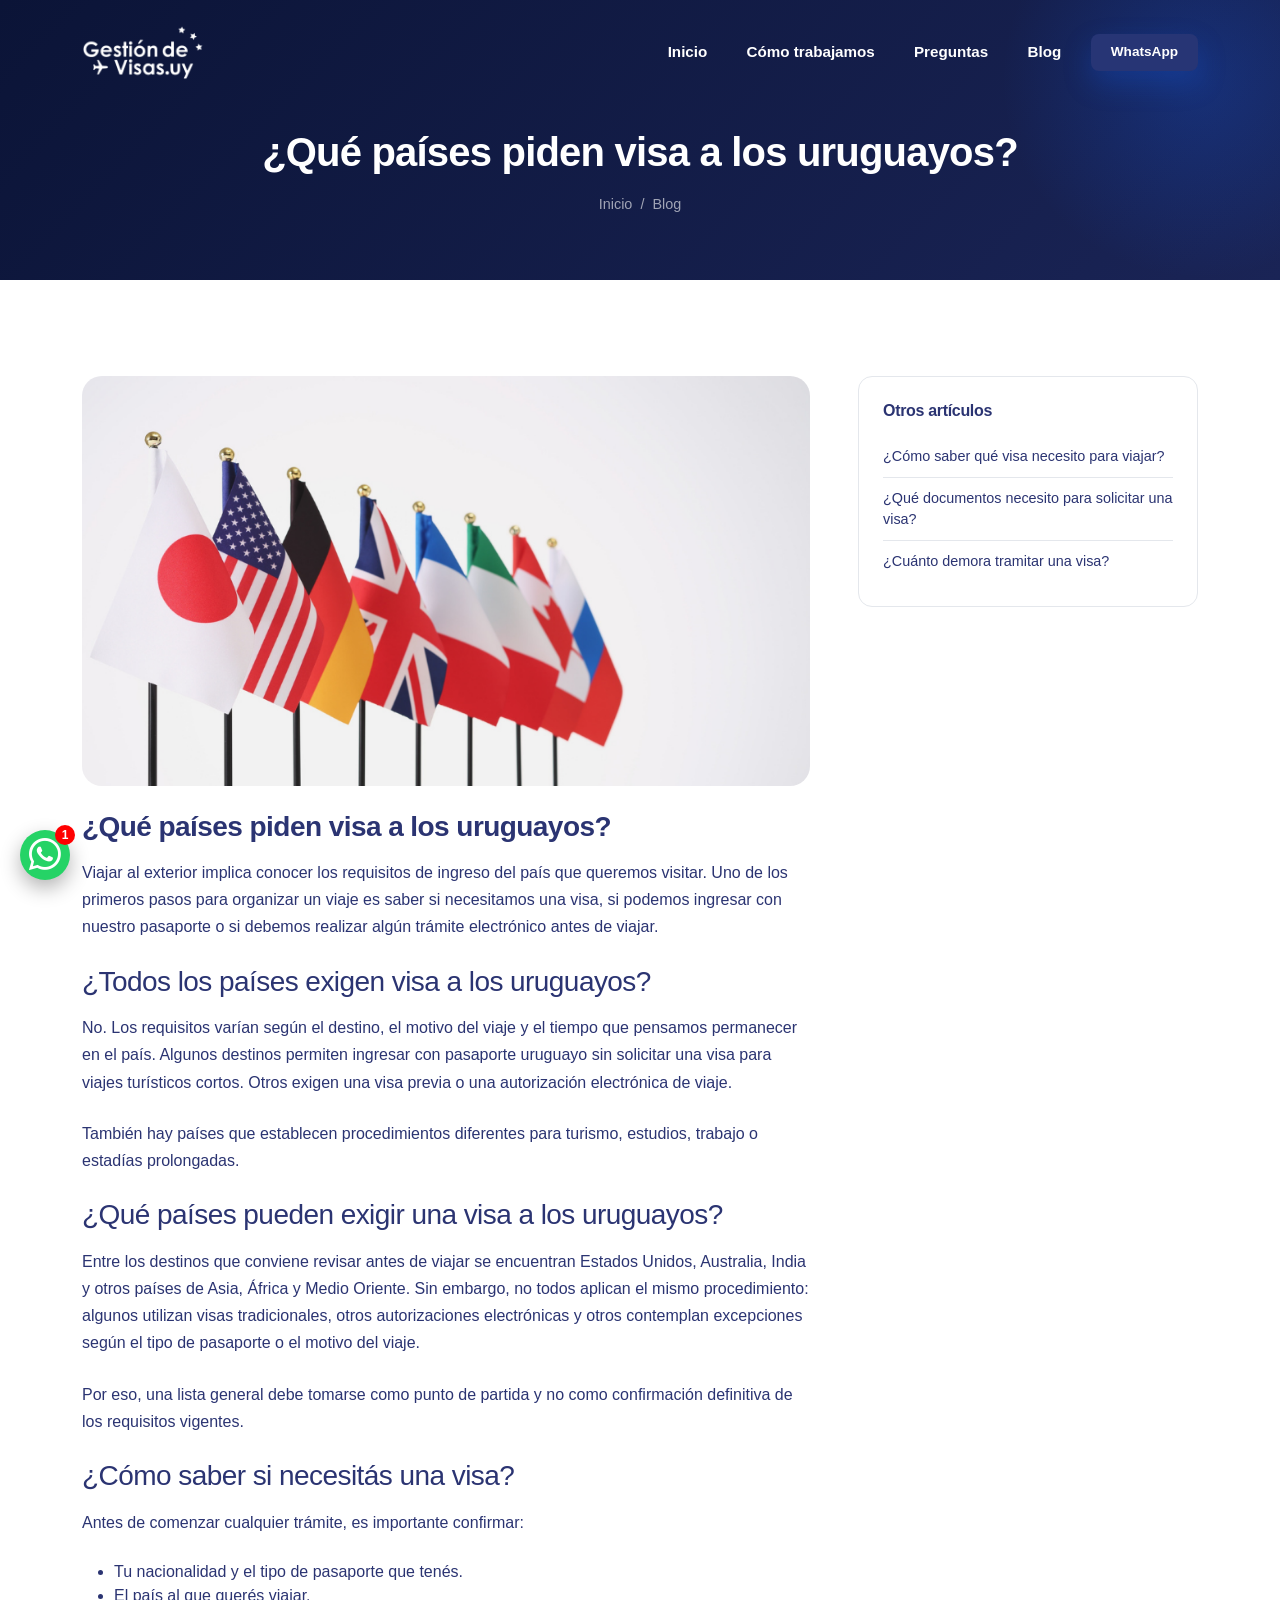
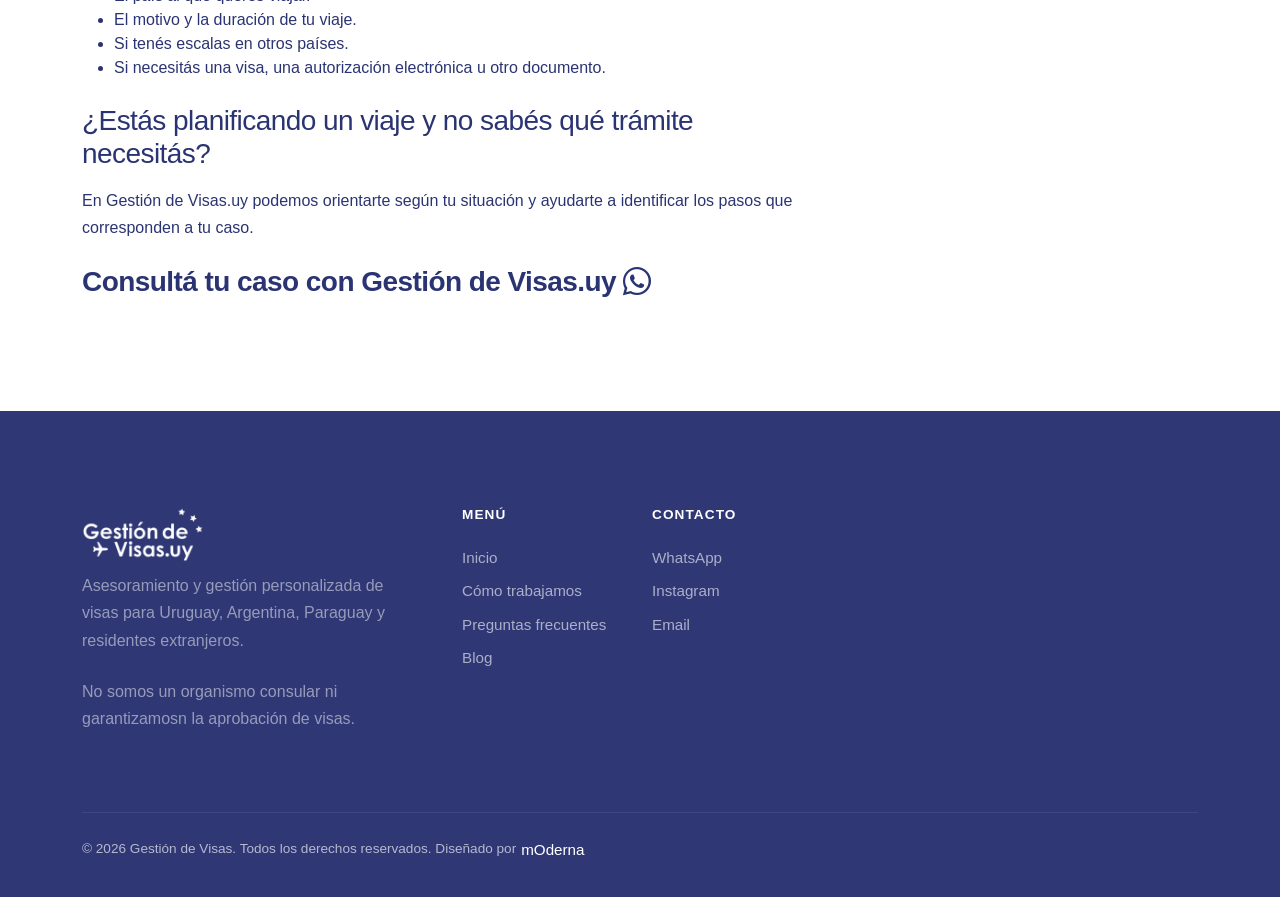
==== commit 55639ce3: "commit cambios" ====
--- a/blog-details.html
+++ b/blog-details.html
@@ -3,13 +3,13 @@
 <head>
   <meta charset="UTF-8">
   <meta name="viewport" content="width=device-width, initial-scale=1.0">
-  <title>Gestión de Visas | Asesoramiento en Uruguay</title>
+  <title>¿Qué países piden visa a los uruguayos? | Gestión de Visas</title>
   <meta name="description"
-    content="Asesoramiento y gestión de visas para uruguayos, argentinos, paraguayos y extranjeros residentes en Uruguay. Analizamos tu caso y te acompañamos en cada etapa.">
+    content="Descubrí qué países exigen visa a los uruguayos y qué requisitos debés revisar antes de viajar. Consultá tu caso con Gestión de Visas.">
   <meta name="keywords" content="gestión de visas en Uruguay, asesoramiento para visas, tramitar visa desde Uruguay, visa para uruguayos, visas para argentinos, visas para paraguayos, visa para extranjeros residentes en Uruguay">
   <meta property="og:title" content="Gestión de Visas | Asesoramiento en Uruguay">
   <meta property="og:description"
-    content="Asesoramiento y gestión de visas para uruguayos, argentinos, paraguayos y extranjeros residentes en Uruguay. Analizamos tu caso y te acompañamos en cada etapa.">
+    content="Descubrí qué países exigen visa a los uruguayos y qué requisitos debés revisar antes de viajar. Consultá tu caso con Gestión de Visas.">
   <meta property="og:type" content="website">
   <link rel="icon" type="image/png" href="imagenes/logo_gestion_de_visas_uruguay_argentina_paraguay/fav_icon_gestion_de_visas_uy.png">
   <link rel="preconnect" href="https://fonts.googleapis.com">
@@ -55,7 +55,7 @@
 
   <header class="page-header">
     <div class="container">
-      <h1 class="mb-3">Blog</h1>
+      <h1 class="mb-3">¿Qué países piden visa a los uruguayos?</h1>
       <div class="breadcrumb-custom">
         <a href="index.html">Inicio</a> <span>/</span> <a href="blog.html">Blog</a>
       </div>
@@ -123,7 +123,7 @@
           alt="Gestion de Visas" class="logo-img">
       </a>
           <p class="text-white-50 mb-4" style="max-width:320px;">Asesoramiento y gestión personalizada de visas para
-            Uruguay, Argentina, Paraguay y residentes extranjeros.</p>
+            Uruguay, Argentina, Paraguay y residentes extranjeros.</p><p class="text-white-50">No somos un organismo consular ni garantizamosn la aprobación de visas.</p>
         </div>
         <div class="col-lg-2 col-md-6 col-6">
           <h6>Menú</h6>
@@ -135,6 +135,8 @@
         <div class="col-lg-2 col-md-6 col-6">
           <h6>Contacto</h6>
           <a href="https://wa.me/59899609520" target="_blank" rel="noopener noreferrer">WhatsApp</a>
+          <a href="https://www.instagram.com/gestiondevisasuy/" target="_blank" rel="noopener noreferrer">Instagram</a>
+          <a href="https://wa.me/59899609520" target="_blank" rel="noopener noreferrer">Email</a>
         </div>
 
       </div>
--- a/css/custom.css
+++ b/css/custom.css
@@ -275,6 +275,23 @@
   color: rgb(30, 30, 120)ant;
 }
 
+@media (max-width: 991.98px) {
+  .navbar-nexora .navbar-collapse {
+    margin-top: 0.75rem;
+    padding: 0.75rem;
+    border-radius: var(--n-radius-sm);
+    background: #fff;
+    box-shadow: var(--n-shadow-sm);
+  }
+
+  .navbar-nexora .navbar-collapse .nav-link,
+  .navbar-blog-details:not(.scrolled) .navbar-collapse .nav-link,
+  .navbar-blog-details:not(.scrolled) .navbar-collapse .nav-link:hover,
+  .navbar-blog-details:not(.scrolled) .navbar-collapse .nav-link.active {
+    color: #2b3472 !important;
+  }
+}
+
 .navbar-toggler-custom {
   border: none;
   width: 44px;
